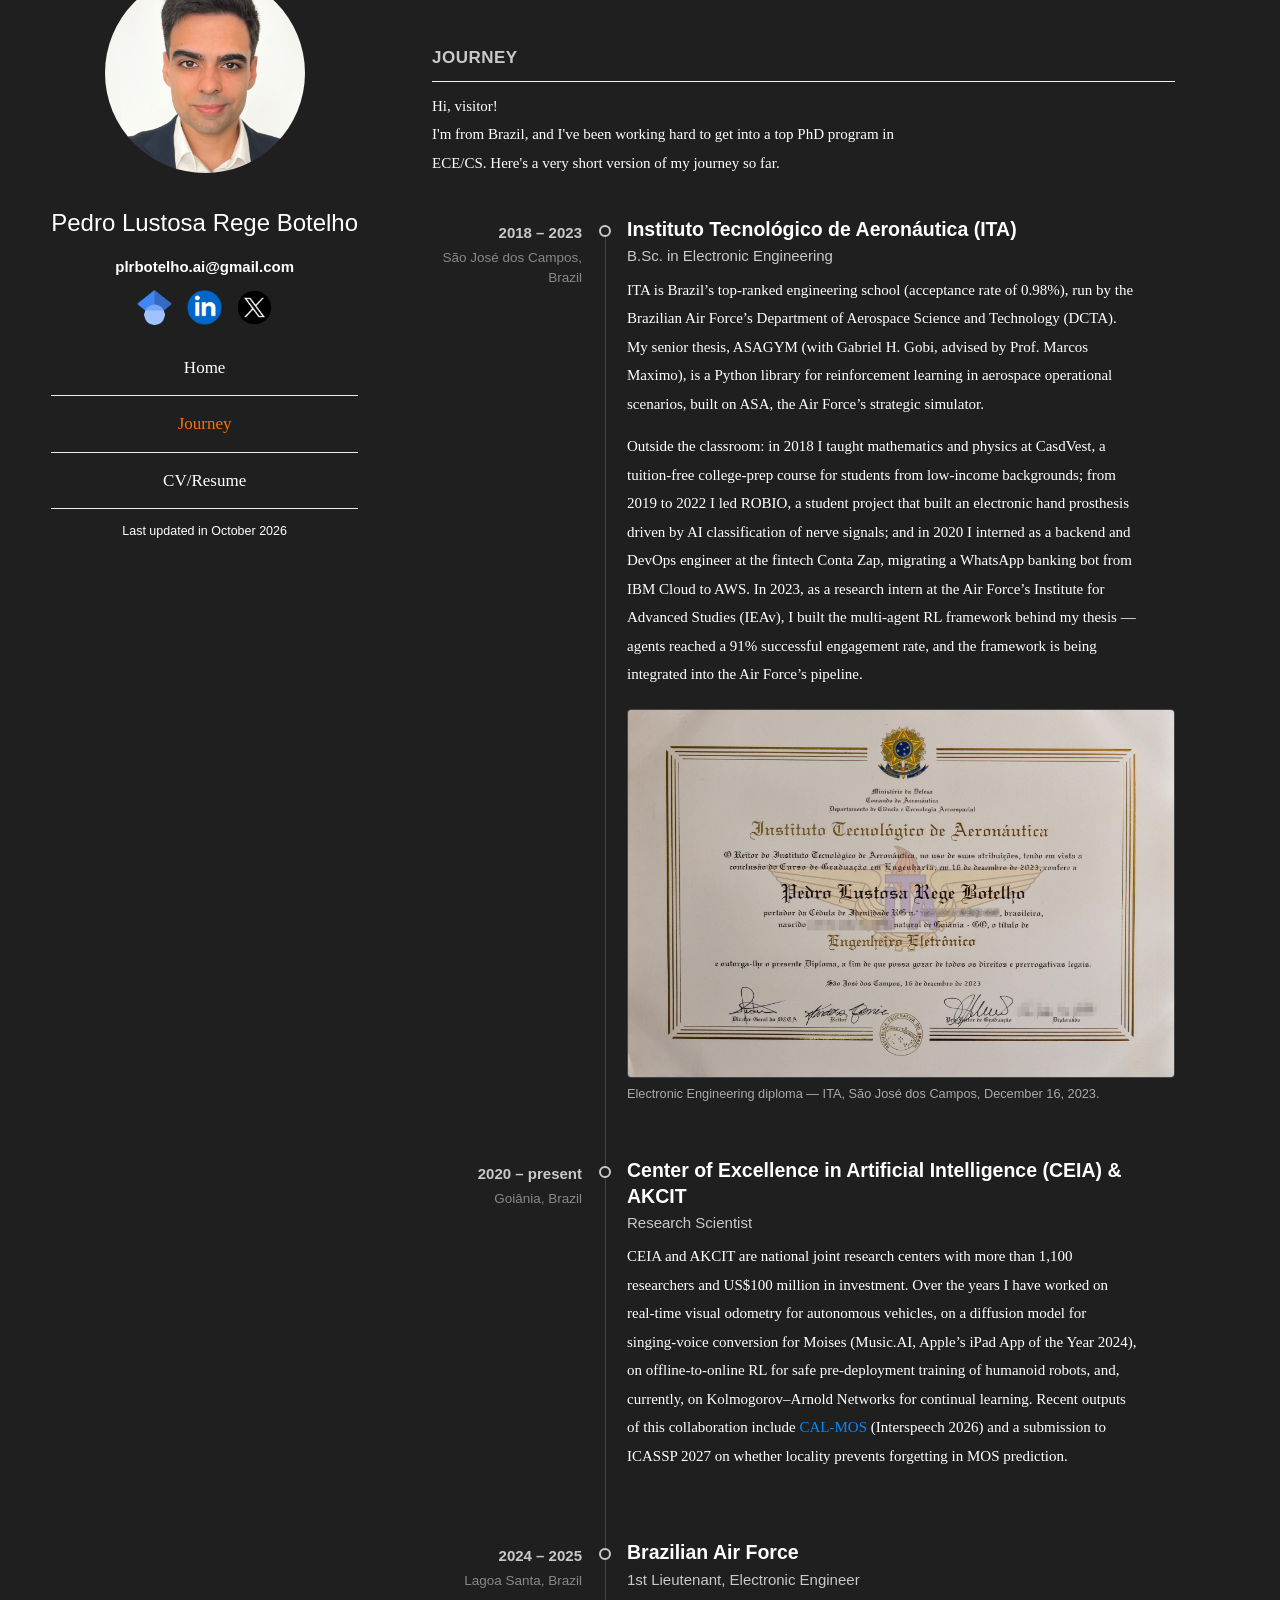
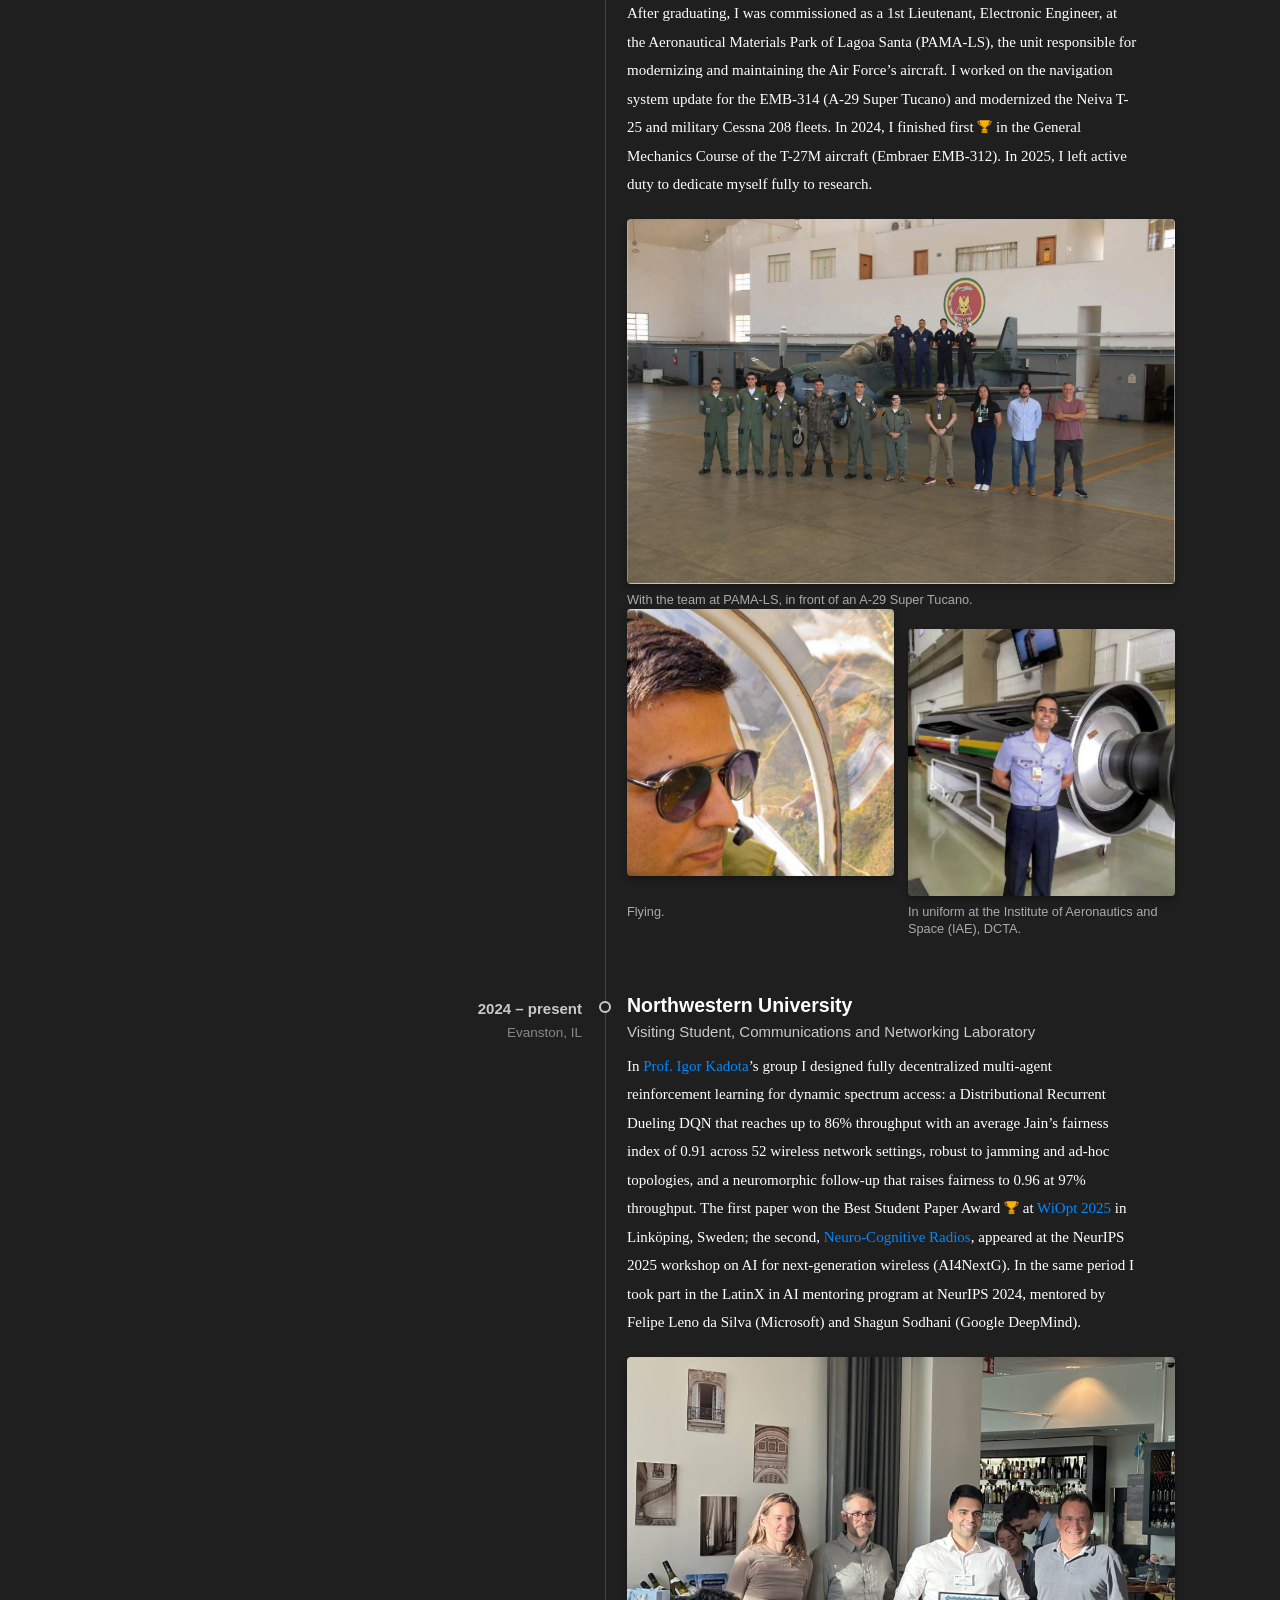
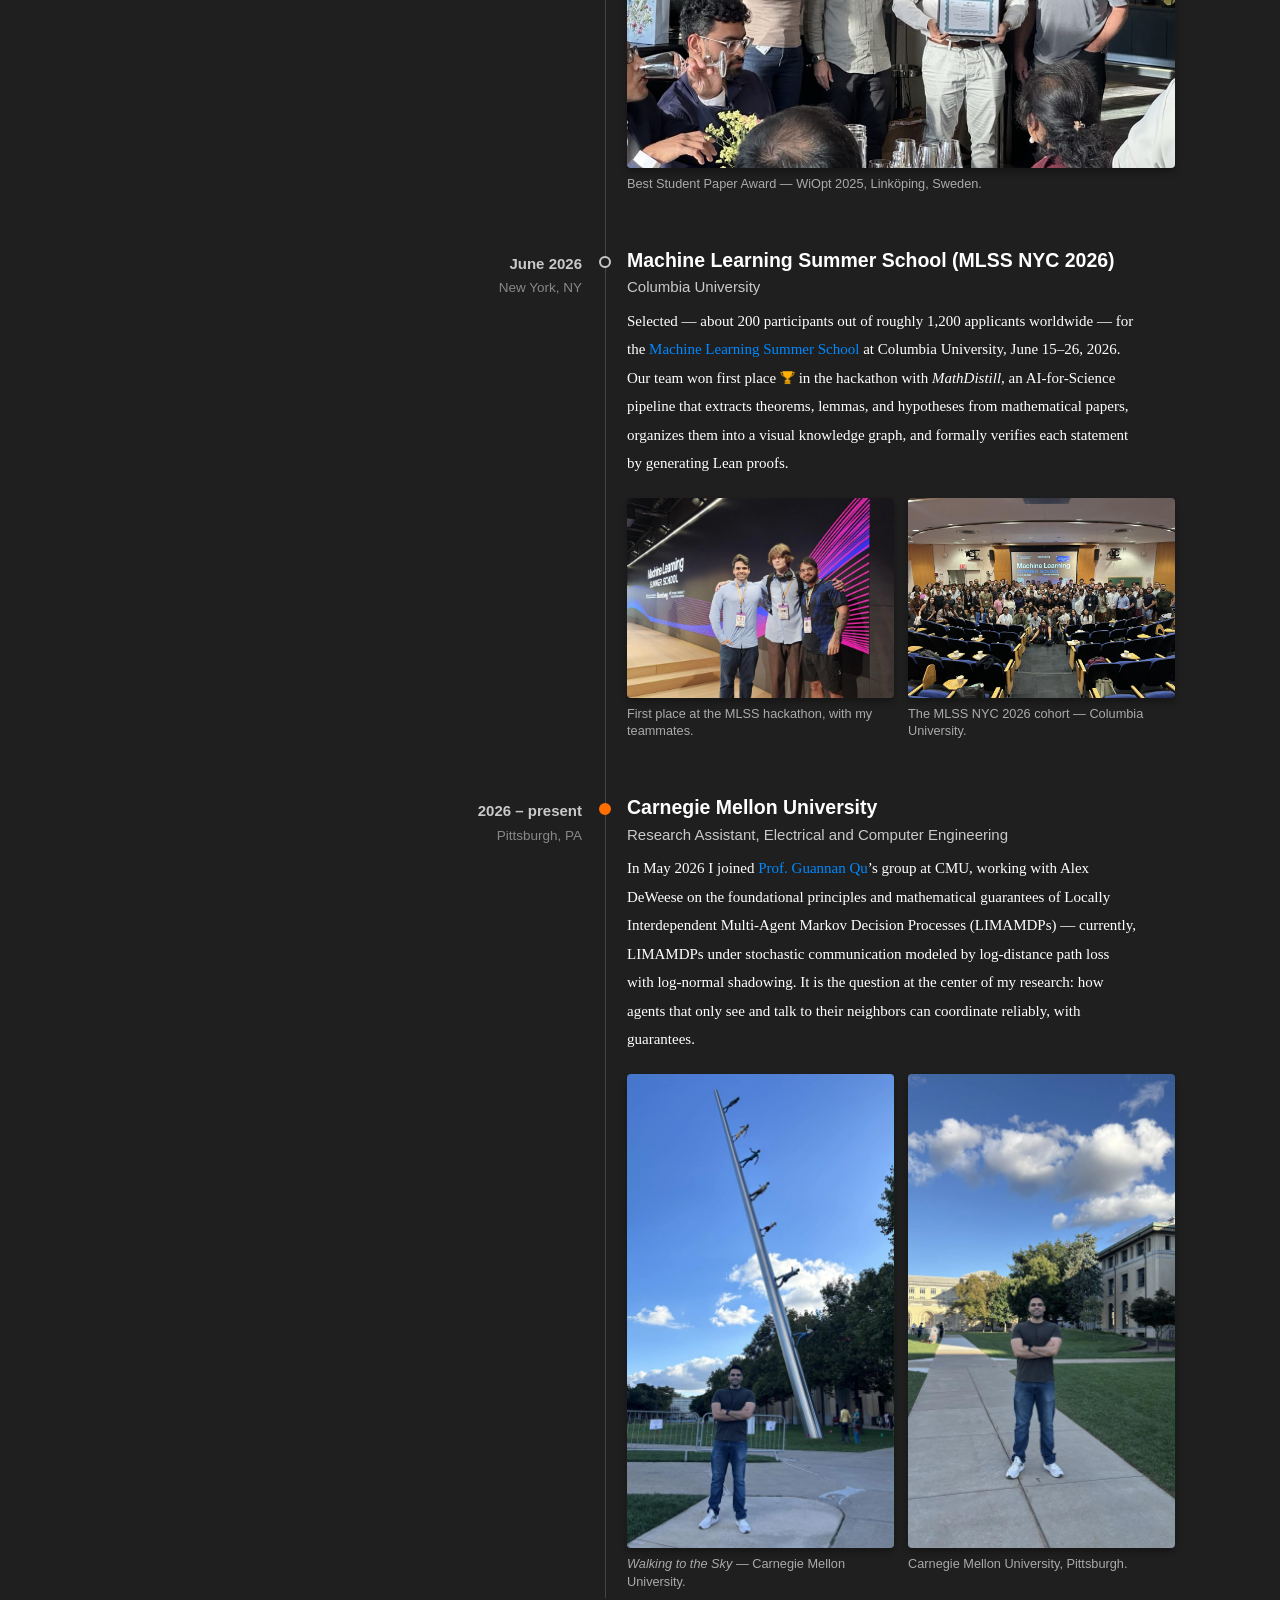
==== journey.html @ f67cd820 "Update journey.html" ====
<!DOCTYPE html>
<html lang="en"><head><meta http-equiv="Content-Type" content="text/html; charset=UTF-8"><script async="" src="./Pedro Botelho_files/gtm.js"></script>
  
    <!-- Google Tag Manager -->
    <script>(function(w,d,s,l,i){w[l]=w[l]||[];w[l].push({'gtm.start':
    new Date().getTime(),event:'gtm.js'});var f=d.getElementsByTagName(s)[0],
    j=d.createElement(s),dl=l!='dataLayer'?'&l='+l:'';j.async=true;j.src=
    'https://www.googletagmanager.com/gtm.js?id='+i+dl;f.parentNode.insertBefore(j,f);
    })(window,document,'script','dataLayer','GTM-ND63487');</script>
    <!-- End Google Tag Manager -->
<meta name="viewport" content="width=device-width, initial-scale=1.0">
<meta http-equiv="X-UA-Compatible" content="ie=edge">
<link href="./Pedro Botelho_files/css" rel="stylesheet">
<link rel="stylesheet" href="./Pedro Botelho_files/style.css">
<link rel="icon" type="image/png" href="/assets/icon.png">
<link rel="shortcut icon" type="image/x-icon" href="/assets/myicon.ico">
<link rel="stylesheet" href="./Pedro Botelho_files/w3.css">
<link rel="stylesheet" href="./Pedro Botelho_files/site.css">
<title>Journey — Pedro Botelho</title>
<!-- Global site tag (gtag.js) - Google Analytics -->
<script async="" src="./Pedro Botelho_files/js"></script>
<script>
  window.dataLayer = window.dataLayer || [];
  function gtag(){dataLayer.push(arguments);}
  gtag('js', new Date());
  gtag('config', 'UA-158807702-1');
</script>
<link rel="preconnect" href="https://fonts.googleapis.com/">
<link rel="preconnect" href="https://fonts.gstatic.com/" crossorigin="">
<link href="./Pedro Botelho_files/css2" rel="stylesheet">
<link href="./Pedro Botelho_files/css2(1)" rel="stylesheet">
<meta property="og:title" content="Journey — Pedro Botelho">
<meta property="og:locale" content="en_US">
<meta name="description" content="From ITA and the Brazilian Air Force to multi-agent reinforcement learning at Carnegie Mellon University: the path so far.">
<meta property="og:description" content="From ITA and the Brazilian Air Force to multi-agent reinforcement learning at Carnegie Mellon University: the path so far.">
<link rel="canonical" href="https://pedrolrbotelho.github.io/journey.html">
<meta property="og:url" content="https://pedrolrbotelho.github.io/journey.html">
<meta property="og:site_name" content="Pedro Botelho">
<meta property="og:type" content="website">
</head>
  <body style="background-color: #1f1f1f; color: #ffffff;">
    <!-- Google Tag Manager (noscript) -->
    <noscript><iframe src="https://www.googletagmanager.com/ns.html?id=GTM-ND63487"
    height="0" width="0" style="display:none;visibility:hidden"></iframe></noscript>
    <!-- End Google Tag Manager (noscript) -->
    <main class="container">
      <section class="about" style="top: -14%; left:4%">
        <p class="tagline"></p>
        <a href="https://pedrolrbotelho.github.io/"><img src="./Pedro Botelho_files/portfolio.jpg" alt="Pedro Lustosa Rege Botelho" style="border-radius: 100%; width: 100%; height: 100%; object-fit: cover;"></a>
        <h2 id="title">
          <a href="https://pedrolrbotelho.github.io/" style="color: #ffffff; font-size:80%">Pedro Lustosa Rege Botelho</a>
        </h2>
        <p class="mail" style="color: #ffffff;">plrbotelho.ai@gmail.com</p>
        <ul class="social" style="list-style: none; padding: 0; display: flex; gap: 15px;">
          <li>
              <a href="https://scholar.google.com/citations?user=0-eFUVoAAAAJ" style="text-decoration: none;">
                  <img src="./Pedro Botelho_files/icon-gscholar-circled.png" alt="Google Scholar" style="border-radius: 100%; width: 35px; height: 35px; object-fit: cover;">
              </a>
          </li>
          <li>
              <a href="https://www.linkedin.com/in/pedro-lustosa" style="text-decoration: none;">
                  <img src="./Pedro Botelho_files/icon-linkedin-squared.png" alt="LinkedIn" style="border-radius: 100%; width: 35px; height: 35px; object-fit: cover;">
              </a>
          </li>
          <li>
              <a href="https://x.com/PedroBotelhoRSc" style="text-decoration: none;">
                  <img src="./Pedro Botelho_files/icon-twitter-squared.png" alt="X" style="border-radius: 100%; width: 35px; height: 35px; object-fit: cover;">
              </a>
          </li>
        </ul>
            <nav class="navigation">
            <ul>
              <li><a href="./index.html">Home</a></li>
              <li><a href="./journey.html" class="current">Journey</a></li>
              <li><a href="./Pedro Botelho_files/PedroBotelhoResume.pdf">CV/Resume</a></li>
              <li><p class="lastupdated" style="color: #ffffff; font-size: smaller; text-align: center;">Last updated in October 2026</p></li>
            </ul>
          </nav>
      </section>
      <section class="content">

<ul class="posts">
  <li>
    <h1 class="posts-label">Journey</h1>
  </li>
  <li>
    <p class="journey-intro"> Hi, visitor!</p> 
    <p class="journey-intro"> I'm from Brazil, and I've been working hard to get into a top PhD program in ECE/CS. Here's a very short version of my journey so far.</p>

    <ol class="timeline">
      <li class="chapter">
        <div class="when">2018 – 2023 <span class="where">São José dos Campos, Brazil</span></div>
        <div class="what">
          <h2>Instituto Tecnológico de Aeronáutica (ITA) <span class="sub">B.Sc. in Electronic Engineering</span></h2>
          <p>ITA is Brazil’s top-ranked engineering school (acceptance rate of 0.98%), run by the Brazilian Air Force’s Department of Aerospace Science and Technology (DCTA). My senior thesis, ASAGYM (with Gabriel H. Gobi, advised by Prof. Marcos Maximo), is a Python library for reinforcement learning in aerospace operational scenarios, built on ASA, the Air Force’s strategic simulator.</p>
          <p>Outside the classroom: in 2018 I taught mathematics and physics at CasdVest, a tuition-free college-prep course for students from low-income backgrounds; from 2019 to 2022 I led ROBIO, a student project that built an electronic hand prosthesis driven by AI classification of nerve signals; and in 2020 I interned as a backend and DevOps engineer at the fintech Conta Zap, migrating a WhatsApp banking bot from IBM Cloud to AWS. In 2023, as a research intern at the Air Force’s Institute for Advanced Studies (IEAv), I built the multi-agent RL framework behind my thesis — agents reached a 91% successful engagement rate, and the framework is being integrated into the Air Force’s pipeline.</p>
          <div class="photos">
            <figure class="doc">
              <a href="./Pedro Botelho_files/ita-diploma.jpeg" target="_blank" rel="noopener"><img src="./Pedro Botelho_files/ita-diploma.jpeg" alt="Electronic Engineering diploma from Instituto Tecnológico de Aeronáutica"></a>
              <figcaption>Electronic Engineering diploma — ITA, São José dos Campos, December 16, 2023.</figcaption>
            </figure>
          </div>
        </div>
      </li>

      <li class="chapter">
        <div class="when">2020 – present <span class="where">Goiânia, Brazil</span></div>
        <div class="what">
          <h2>Center of Excellence in Artificial Intelligence (CEIA) &amp; AKCIT <span class="sub">Research Scientist</span></h2>
          <p>CEIA and AKCIT are national joint research centers with more than 1,100 researchers and US$100 million in investment. Over the years I have worked on real-time visual odometry for autonomous vehicles, on a diffusion model for singing-voice conversion for Moises (Music.AI, Apple’s iPad App of the Year 2024), on offline-to-online RL for safe pre-deployment training of humanoid robots, and, currently, on Kolmogorov–Arnold Networks for continual learning. Recent outputs of this collaboration include <a href="https://www.isca-archive.org/interspeech_2026/ferreira26_interspeech.html">CAL-MOS</a> (Interspeech 2026) and a submission to ICASSP 2027 on whether locality prevents forgetting in MOS prediction.</p>
        </div>
      </li>

      <li class="chapter">
        <div class="when">2024 – 2025 <span class="where">Lagoa Santa, Brazil</span></div>
        <div class="what">
          <h2>Brazilian Air Force <span class="sub">1st Lieutenant, Electronic Engineer</span></h2>
          <p>After graduating, I was commissioned as a 1st Lieutenant, Electronic Engineer, at the Aeronautical Materials Park of Lagoa Santa (PAMA-LS), the unit responsible for modernizing and maintaining the Air Force’s aircraft. I worked on the navigation system update for the EMB-314 (A-29 Super Tucano) and modernized the Neiva T-25 and military Cessna 208 fleets. In 2024, I finished first <img src="./Pedro Botelho_files/trophy.png" alt="Trophy" class="trophy"> in the General Mechanics Course of the T-27M aircraft (Embraer EMB-312). In 2025, I left active duty to dedicate myself fully to research.</p>
          <div class="photos">
            <figure>
              <a href="./Pedro Botelho_files/fab-pama-ls.jpeg" target="_blank" rel="noopener"><img src="./Pedro Botelho_files/fab-pama-ls.jpeg" alt="Engineers, pilots and mechanics in a hangar in front of an A-29 Super Tucano"></a>
              <figcaption>With the team at PAMA-LS, in front of an A-29 Super Tucano.</figcaption>
            </figure>
          </div>
          <div class="photos two square">
            <figure class="face-up">
              <a href="./Pedro Botelho_files/fab-cockpit.jpeg" target="_blank" rel="noopener"><img src="./Pedro Botelho_files/fab-cockpit.jpeg" alt="Pedro in a cockpit wearing a flight suit" style="width: 100%; object-fit: cover; transform: translateY(-20px);"></a>
              <figcaption>Flying.</figcaption>
            </figure>
            <figure>
              <a href="./Pedro Botelho_files/fab-iae.jpeg" target="_blank" rel="noopener"><img src="./Pedro Botelho_files/fab-iae.jpeg" alt="Pedro in uniform next to a rocket stage at the Institute of Aeronautics and Space"></a>
              <figcaption>In uniform at the Institute of Aeronautics and Space (IAE), DCTA.</figcaption>
            </figure>
          </div>
        </div>
      </li>

      <li class="chapter">
        <div class="when">2024 – present <span class="where">Evanston, IL</span></div>
        <div class="what">
          <h2>Northwestern University <span class="sub">Visiting Student, Communications and Networking Laboratory</span></h2>
          <p>In <a href="https://sites.northwestern.edu/networkx/pi/">Prof. Igor Kadota</a>’s group I designed fully decentralized multi-agent reinforcement learning for dynamic spectrum access: a Distributional Recurrent Dueling DQN that reaches up to 86% throughput with an average Jain’s fairness index of 0.91 across 52 wireless network settings, robust to jamming and ad-hoc topologies, and a neuromorphic follow-up that raises fairness to 0.96 at 97% throughput. The first paper won the Best Student Paper Award <img src="./Pedro Botelho_files/trophy.png" alt="Trophy" class="trophy"> at <a href="https://wiopt2025.github.io/">WiOpt 2025</a> in Linköping, Sweden; the second, <a href="https://openreview.net/pdf?id=MHR8oSkxZU">Neuro-Cognitive Radios</a>, appeared at the NeurIPS 2025 workshop on AI for next-generation wireless (AI4NextG). In the same period I took part in the LatinX in AI mentoring program at NeurIPS 2024, mentored by Felipe Leno da Silva (Microsoft) and Shagun Sodhani (Google DeepMind).</p>
          <div class="photos">
            <figure>
              <a href="./Pedro Botelho_files/WiOptAward.jpeg" target="_blank" rel="noopener"><img src="./Pedro Botelho_files/WiOptAward.jpeg" alt="Best Student Paper Award ceremony at WiOpt 2025"></a>
              <figcaption>Best Student Paper Award — WiOpt 2025, Linköping, Sweden.</figcaption>
            </figure>
          </div>
        </div>
      </li>

      <li class="chapter">
        <div class="when">June 2026 <span class="where">New York, NY</span></div>
        <div class="what">
          <h2>Machine Learning Summer School (MLSS NYC 2026) <span class="sub">Columbia University</span></h2>
          <p>Selected — about 200 participants out of roughly 1,200 applicants worldwide — for the <a href="https://cfe.columbia.edu/content/mlss2">Machine Learning Summer School</a> at Columbia University, June 15–26, 2026. Our team won first place <img src="./Pedro Botelho_files/trophy.png" alt="Trophy" class="trophy"> in the hackathon with <em>MathDistill</em>, an AI-for-Science pipeline that extracts theorems, lemmas, and hypotheses from mathematical papers, organizes them into a visual knowledge graph, and formally verifies each statement by generating Lean proofs.</p>
          <div class="photos two">
            <figure>
              <a href="./Pedro Botelho_files/mlss-2026-hackathon.jpeg" target="_blank" rel="noopener"><img src="./Pedro Botelho_files/mlss-2026-hackathon.jpeg" alt="Winning team of the MLSS NYC 2026 hackathon on stage"></a>
              <figcaption>First place at the MLSS hackathon, with my teammates.</figcaption>
            </figure>
            <figure>
              <a href="./Pedro Botelho_files/mlss-2026-group.jpeg" target="_blank" rel="noopener"><img src="./Pedro Botelho_files/mlss-2026-group.jpeg" alt="The MLSS NYC 2026 cohort in a Columbia lecture hall"></a>
              <figcaption>The MLSS NYC 2026 cohort — Columbia University.</figcaption>
            </figure>
          </div>
        </div>
      </li>

      <li class="chapter now">
        <div class="when">2026 – present <span class="where">Pittsburgh, PA</span></div>
        <div class="what">
          <h2>Carnegie Mellon University <span class="sub">Research Assistant, Electrical and Computer Engineering</span></h2>
          <p>In May 2026 I joined <a href="https://energy.cmu.edu/directory/bios/qu-guannan.html">Prof. Guannan Qu</a>’s group at CMU, working with Alex DeWeese on the foundational principles and mathematical guarantees of Locally Interdependent Multi-Agent Markov Decision Processes (LIMAMDPs) — currently, LIMAMDPs under stochastic communication modeled by log-distance path loss with log-normal shadowing. It is the question at the center of my research: how agents that only see and talk to their neighbors can coordinate reliably, with guarantees.</p>
          <div class="photos two tall">
            <figure>
              <a href="./Pedro Botelho_files/cmu-walking-to-the-sky.jpeg" target="_blank" rel="noopener"><img src="./Pedro Botelho_files/cmu-walking-to-the-sky.jpeg" alt="Pedro in front of the Walking to the Sky sculpture at Carnegie Mellon University"></a>
              <figcaption><em>Walking to the Sky</em> — Carnegie Mellon University.</figcaption>
            </figure>
            <figure>
              <a href="./Pedro Botelho_files/cmu-campus.jpeg" target="_blank" rel="noopener"><img src="./Pedro Botelho_files/cmu-campus.jpeg" alt="Pedro on the Carnegie Mellon University campus"></a>
              <figcaption>Carnegie Mellon University, Pittsburgh.</figcaption>
            </figure>
          </div>
        </div>
      </li>

    </ol>
  </li>
</ul>

      </section>
    </main>

</body></html>
---- Pedro Botelho_files/style.css ----
@font-face{font-family:'fontello';src:url("../font/fontello.eot?19269709");src:url("../font/fontello.eot?19269709#iefix") format("embedded-opentype"),url("../font/fontello.woff2?19269709") format("woff2"),url("../font/fontello.woff?19269709") format("woff"),url("../font/fontello.ttf?19269709") format("truetype"),url("../font/fontello.svg?19269709#fontello") format("svg");font-weight:normal;font-style:normal}[class^="icon-"]:before,[class*=" icon-"]:before{font-family:"fontello";font-style:normal;font-weight:normal;speak:never;display:inline-block;text-decoration:inherit;width:1em;margin-right:.2em;text-align:center;font-variant:normal;text-transform:none;line-height:1em;margin-left:.2em;-webkit-font-smoothing:antialiased;-moz-osx-font-smoothing:grayscale}.icon-gscholar-circled:before{content:'\e800'}.icon-github-circled:before{content:'\f09b'}.icon-twitter-squared:before{content:'\f304'}.icon-linkedin-squared:before{content:'\f30c'}/*! normalize.css v3.0.2 | MIT License | git.io/normalize */html{font-family:sans-serif;-ms-text-size-adjust:100%;-webkit-text-size-adjust:100%}body{margin:0}article,aside,details,figcaption,figure,footer,header,hgroup,main,menu,nav,section,summary{display:block}audio,canvas,progress,video{display:inline-block;vertical-align:baseline}audio:not([controls]){display:none;height:0}[hidden],template{display:none}a{background-color:transparent}a:active,a:hover{outline:0}abbr[title]{border-bottom:1px dotted}b,strong{font-weight:bold}dfn{font-style:italic}h1{font-size:2em;margin:0.67em 0}mark{background:#ff0;color:#000}small{font-size:80%}sub,sup{font-size:75%;line-height:0;position:relative;vertical-align:baseline}sup{top:-0.5em}sub{bottom:-0.25em}img{border:0}svg:not(:root){overflow:hidden}figure{margin:1em 40px}hr{-moz-box-sizing:content-box;box-sizing:content-box;height:0}pre{overflow:auto}code,kbd,pre,samp{font-family:monospace, monospace;font-size:1em}button,input,optgroup,select,textarea{color:inherit;font:inherit;margin:0}button{overflow:visible}button,select{text-transform:none}button,html input[type="button"],input[type="reset"],input[type="submit"]{-webkit-appearance:button;cursor:pointer}button[disabled],html input[disabled]{cursor:default}button::-moz-focus-inner,input::-moz-focus-inner{border:0;padding:0}input{line-height:normal}input[type="checkbox"],input[type="radio"]{box-sizing:border-box;padding:0}input[type="number"]::-webkit-inner-spin-button,input[type="number"]::-webkit-outer-spin-button{height:auto}input[type="search"]{-webkit-appearance:textfield;-moz-box-sizing:content-box;-webkit-box-sizing:content-box;box-sizing:content-box}input[type="search"]::-webkit-search-cancel-button,input[type="search"]::-webkit-search-decoration{-webkit-appearance:none}fieldset{border:1px solid #c0c0c0;margin:0 2px;padding:0.35em 0.625em 0.75em}legend{border:0;padding:0}textarea{overflow:auto}optgroup{font-weight:bold}table{border-collapse:collapse;border-spacing:0}td,th{padding:0}.highlight{background-color:#fdf6e3;color:#586e75}.highlight .c{color:#93a1a1}.highlight .err{color:#586e75}.highlight .g{color:#586e75}.highlight .k{color:#859900}.highlight .l{color:#586e75}.highlight .n{color:#586e75}.highlight .o{color:#859900}.highlight .x{color:#cb4b16}.highlight .p{color:#586e75}.highlight .cm{color:#93a1a1}.highlight .cp{color:#859900}.highlight .c1{color:#93a1a1}.highlight .cs{color:#859900}.highlight .gd{color:#2aa198}.highlight .ge{color:#586e75;font-style:italic}.highlight .gr{color:#dc322f}.highlight .gh{color:#cb4b16}.highlight .gi{color:#859900}.highlight .go{color:#586e75}.highlight .gp{color:#586e75}.highlight .gs{color:#586e75;font-weight:bold}.highlight .gu{color:#cb4b16}.highlight .gt{color:#586e75}.highlight .kc{color:#cb4b16}.highlight .kd{color:#268bd2}.highlight .kn{color:#859900}.highlight .kp{color:#859900}.highlight .kr{color:#268bd2}.highlight .kt{color:#dc322f}.highlight .ld{color:#586e75}.highlight .m{color:#2aa198}.highlight .s{color:#2aa198}.highlight .na{color:#586e75}.highlight .nb{color:#B58900}.highlight .nc{color:#268bd2}.highlight .no{color:#cb4b16}.highlight .nd{color:#268bd2}.highlight .ni{color:#cb4b16}.highlight .ne{color:#cb4b16}.highlight .nf{color:#268bd2}.highlight .nl{color:#586e75}.highlight .nn{color:#586e75}.highlight .nx{color:#586e75}.highlight .py{color:#586e75}.highlight .nt{color:#268bd2}.highlight .nv{color:#268bd2}.highlight .ow{color:#859900}.highlight .w{color:#586e75}.highlight .mf{color:#2aa198}.highlight .mh{color:#2aa198}.highlight .mi{color:#2aa198}.highlight .mo{color:#2aa198}.highlight .sb{color:#93a1a1}.highlight .sc{color:#2aa198}.highlight .sd{color:#586e75}.highlight .s2{color:#2aa198}.highlight .se{color:#cb4b16}.highlight .sh{color:#586e75}.highlight .si{color:#2aa198}.highlight .sx{color:#2aa198}.highlight .sr{color:#dc322f}.highlight .s1{color:#2aa198}.highlight .ss{color:#2aa198}.highlight .bp{color:#268bd2}.highlight .vc{color:#268bd2}.highlight .vg{color:#268bd2}.highlight .vi{color:#268bd2}.highlight .il{color:#2aa198}.highlight{background-color:#f4f4f4}div.highlight{padding:5px 20px}pre.highlight,code{font-family:'Consolas', Menlo, monospace;line-height:1.4em;tab-size:4}*,*:before,*:after{box-sizing:border-box}body{font-family:"Raleway", sans-serif;font-size:16px;line-height:1.2em;margin:0;-webkit-font-smoothing:antialiased;-moz-osx-font-smoothing:grayscale}img,embed,object,video{max-width:100%}a{color:#000;transition:color 0.3s}a:hover{color:#0a59b0}h2{margin:0.7em 0}main{margin:0 90px;display:flex;height:100%}@media screen and (min-width: 1600px){main{margin:0 auto;max-width:1440px}}@media screen and (max-width: 1280px){main{margin:0 75px}}@media screen and (max-width: 1024px){main{margin:0 35px}}@media screen and (max-width: 768px){main{margin:0 10px;flex-direction:column}}@media screen and (max-width: 480px){main{margin:0}}@media screen and (min-width: 769px){main .content{max-width:calc(100% - 287px);margin-left:287px;width:100%}}main .about{display:flex;height:100vh;padding-bottom:15vh;min-width:287px;justify-content:center;flex-direction:column;align-items:center}@media screen and (max-width: 768px){main .about{height:auto;padding:10vh 0}}@media screen and (min-width: 769px){main .about{position:fixed}}main .about h2{font-size:25px;margin-top:25px;margin-bottom:0px;color:#222222;font-weight:normal}main .about .tagline{font-size:20px;margin-top:10px;margin-bottom:5px;color:#aaa;white-space:pre-wrap;line-height:normal}main .about .mail{font-size:15px;font-weight:bold;margin-top:15px;color:#222222;white-space:pre-wrap;line-height:normal}main .about img{max-width:200px}#title{font-size:30px}#title a{text-decoration:none}.social{list-style-type:none;padding:0;margin-top:0}.social li{float:left}.social li i{font-size:34px}.navigation{width:100%}.navigation ul{list-style-type:none;padding:0;margin-top:0}.navigation ul li:last-child a{border-bottom:0}.navigation ul a{display:block;font-family:'Merriweather';text-align:center;padding:1rem 0;font-size:17px;text-decoration:none;border-bottom:1px solid #ececec}@media screen and (max-width: 768px){.navigation ul a{padding:2rem 0}}.post-wrapper{border-bottom:1px solid #ececec;margin-bottom:1rem;padding-bottom:1rem}.post-categories{list-style-type:none;margin:0;padding:0}.post-categories li{font-size:14px;float:left;background-color:#e3e3e3;padding:5px 20px;border-radius:2px;margin-right:10px;margin-bottom:10px}@media screen and (max-width: 768px){.post-categories li{margin-top:5px}}.post-date{margin-right:10px;color:#555;min-width:150px}.post-meta{display:flex;justify-content:space-between;align-items:center}@media screen and (max-width: 768px){.post-meta{flex-direction:column-reverse;align-items:baseline}.post-meta .post-date{margin-bottom:16px}}.post-link{text-decoration:none}.post-title{line-height:1.2em;font-size:28px}.posts,.post-container{list-style-type:none;margin:45px 30px}@media screen and (max-width: 480px){.posts,.post-container{margin-left:20px;margin-right:20px}}@media screen and (max-width: 768px){.posts,.post-container{padding:0 !important;margin-top:0}}.post-container{padding-left:30px}.post{font-family:"Merriweather", sans-serif;font-weight:300;color:#222;line-height:1.9em}.post a{color:#0a59b0;text-decoration:none;transition:border-bottom 0.4s}.post a:hover{border-bottom:0.5px solid #0a59b0}.post h1,.post h2,.post h3,.post h4,.post h5,.post h6{font-family:"Raleway", sans-serif}.pub-box{border-radius:5px;border:1px solid #DDE1E7;background:#F0F2F5;width:100%;height:100%;position:center;display:flex;justify-content:center;align-items:center}.pubtitle{margin-top:0px;font-family:"Barlow", sans-serif;font-weight:600}.pubauthor{font-family:"Barlow", sans-serif;font-size:medium}.confnames{font-style:italic;font-family:"Barlow", sans-serif;font-size:medium;font-weight:500;color:#0c6ed6;text-decoration:none}.confnames:hover{color:#64afff}.link-bracket{color:#0c6ed6;font-size:medium;padding-right:3px;text-decoration:none;font-family:"Barlow", sans-serif}.link-bracket:hover{color:#64afff}.no-block{font-size:100%;font-weight:bold;display:inline;text-decoration:none}.no-block-link:hover{color:#64afff}.hover-shadow:hover{box-shadow:0 0px 0px 0 rgba(0,0,0,0.2),0 4px 20px 0 rgba(0,0,0,0.1)}.pub-image{margin-top:5px;margin-bottom:5px;max-width:100%;max-height:100%;position:center}.pubcol-left{float:left;width:19.5%;height:auto;margin-right:2%}.pubcol-right{float:right;width:79.5%;height:fit-content}#posts-label{border-bottom:1px solid #eee;font-size:17px;color:#777;text-transform:uppercase;letter-spacing:0.5px;padding-bottom:10px;font-weight:bold}.back-button{fill:#66b0ffde}.back-button:hover{fill:#8fc5ff}
---- Pedro Botelho_files/site.css ----
/* site.css — additions shared by index.html and journey.html.
   Loaded after style.css and w3.css. */

/* ---- Sidebar navigation ---- */
.navigation ul a { color: #ffffff; }
.navigation ul a:hover { color: #0088ff; }
.navigation ul a.current { color: #ff6f00; }

/* Class twin of #posts-label so new sections don't repeat the id */
.posts-label {
  border-bottom: 1px solid #eee;
  font-size: 17px;
  color: #c9c9c9;
  text-transform: uppercase;
  letter-spacing: 0.5px;
  padding-bottom: 10px;
  font-weight: bold;
}

/* ---- Publication cards without a figure: venue tile in place of the thumbnail ---- */
.pubcol-left:has(.pub-tile) { align-self: stretch; display: flex; }

.pub-tile {
  flex: 1;
  width: 100%;
  min-height: 160px;
  margin: 5px 0;
  display: flex;
  flex-direction: column;
  justify-content: center;
  align-items: center;
  text-align: center;
  background: #e8ebf0;
  border-radius: 4px;
  font-family: "Barlow", sans-serif;
  color: #1f2a3a;
}
.pub-tile .tile-venue { font-size: 1.1rem; font-weight: 600; line-height: 1.2; padding: 0 8px; }
.pub-tile .tile-year  { font-size: 0.9rem; color: #5b6778; margin-top: 2px; }
.pub-status {
  font-family: "Barlow", sans-serif;
  font-size: medium;
  font-style: italic;
  color: #555;
}

/* ---- Awards & honors ---- */
.awards { list-style: none; padding: 0; margin: 0; }
.awards li {
  display: grid;
  grid-template-columns: 6em 1fr;
  gap: 12px;
  padding: 9px 0;
  border-bottom: 1px solid #333;
}
.awards li:last-child { border-bottom: 0; }
.awards .year { font-family: "Barlow", sans-serif; font-weight: 600; color: #c9c9c9; }
.awards .trophy { width: 15px; height: 15px; vertical-align: -2px; }

/* ---- Gallery captions (index.html) ---- */
.photo-gallery figure { margin: 0; }
.photo-gallery a { display: block; }
.photo-gallery figcaption {
  font-family: "Barlow", sans-serif;
  font-size: 0.85rem;
  line-height: 1.35;
  color: #aaa;
  margin-top: 7px;
}

/* ---- Journey page ---- */
.journey-intro {
  font-family: "Merriweather", serif;
  font-weight: 300;
  line-height: 1.9em;
  color: #fff;
  max-width: 68ch;
  margin: 0;
}

.timeline { list-style: none; padding: 0; margin: 40px 0 0; position: relative; }
.timeline::before {
  content: "";
  position: absolute;
  left: 11.5em;
  top: 8px;
  bottom: 0;
  width: 1px;
  background: #444;
}

.chapter {
  display: grid;
  grid-template-columns: 10em 1fr;
  column-gap: 3em;
  padding: 0 0 56px;
  position: relative;
}
.chapter::before {
  content: "";
  position: absolute;
  left: calc(11.5em - 5.5px);
  top: 8px;
  width: 12px;
  height: 12px;
  border-radius: 50%;
  background: #1f1f1f;
  border: 2px solid #c9c9c9;
}
.chapter.now::before { background: #ff6f00; border-color: #ff6f00; }
.timeline > li:last-child { padding-bottom: 8px; }

.chapter .when {
  font-family: "Barlow", sans-serif;
  font-weight: 600;
  font-size: 1rem;
  color: #c9c9c9;
  text-align: right;
  padding-top: 5px;
}
.chapter .when .where {
  display: block;
  font-weight: 400;
  font-size: 0.9rem;
  color: #888;
  margin-top: 3px;
}

.chapter h2 {
  font-family: "Raleway", sans-serif;
  font-weight: 600;
  font-size: 1.3rem;
  line-height: 1.3;
  color: #fff;
  margin: 0 0 10px;
}
.chapter h2 .sub { display: block; font-weight: 400; font-size: 1rem; color: #c9c9c9; margin-top: 4px; }
.chapter p {
  font-family: "Merriweather", serif;
  font-weight: 300;
  line-height: 1.9em;
  color: #fff;
  margin: 0 0 14px;
  max-width: 68ch;
}
.chapter a { color: #0088ff; text-decoration: none; }
.chapter a:hover { border-bottom: 0.5px solid #0088ff; }
.chapter .trophy { width: 15px; height: 15px; vertical-align: -2px; }

.photos {
  display: grid;
  grid-template-columns: 1fr;
  gap: 14px;
  margin: 20px 0 0;
  max-width: 760px;
}
.photos.two { grid-template-columns: 1fr 1fr; }
.photos figure { margin: 0; }
.photos a { display: block; }
.photos img {
  width: 100%;
  display: block;
  border-radius: 4px;
  box-shadow: 0 4px 6px rgba(0, 0, 0, 0.3);
  object-fit: cover;
}
.photos.two img { aspect-ratio: 4 / 3; }
.photos.two.square img { aspect-ratio: 1 / 1; }
.photos.two.tall img { aspect-ratio: auto; }
.photos .face-up img { object-position: center 30%; }
.photos figure.doc img { background: #fff; box-shadow: none; border: 1px solid #444; }
.photos figcaption {
  font-family: "Barlow", sans-serif;
  font-size: 0.85rem;
  line-height: 1.35;
  color: #aaa;
  margin-top: 7px;
}

@media screen and (max-width: 768px) {
  .timeline::before { left: 5px; }
  .chapter { grid-template-columns: 1fr; row-gap: 6px; padding-left: 24px; }
  .chapter::before { left: 0; }
  .chapter .when { text-align: left; padding-top: 0; }
  .photos.two { grid-template-columns: 1fr; }
  .photos.two img, .photos.two.square img { aspect-ratio: auto; }
  .awards li { grid-template-columns: 1fr; gap: 2px; }
}
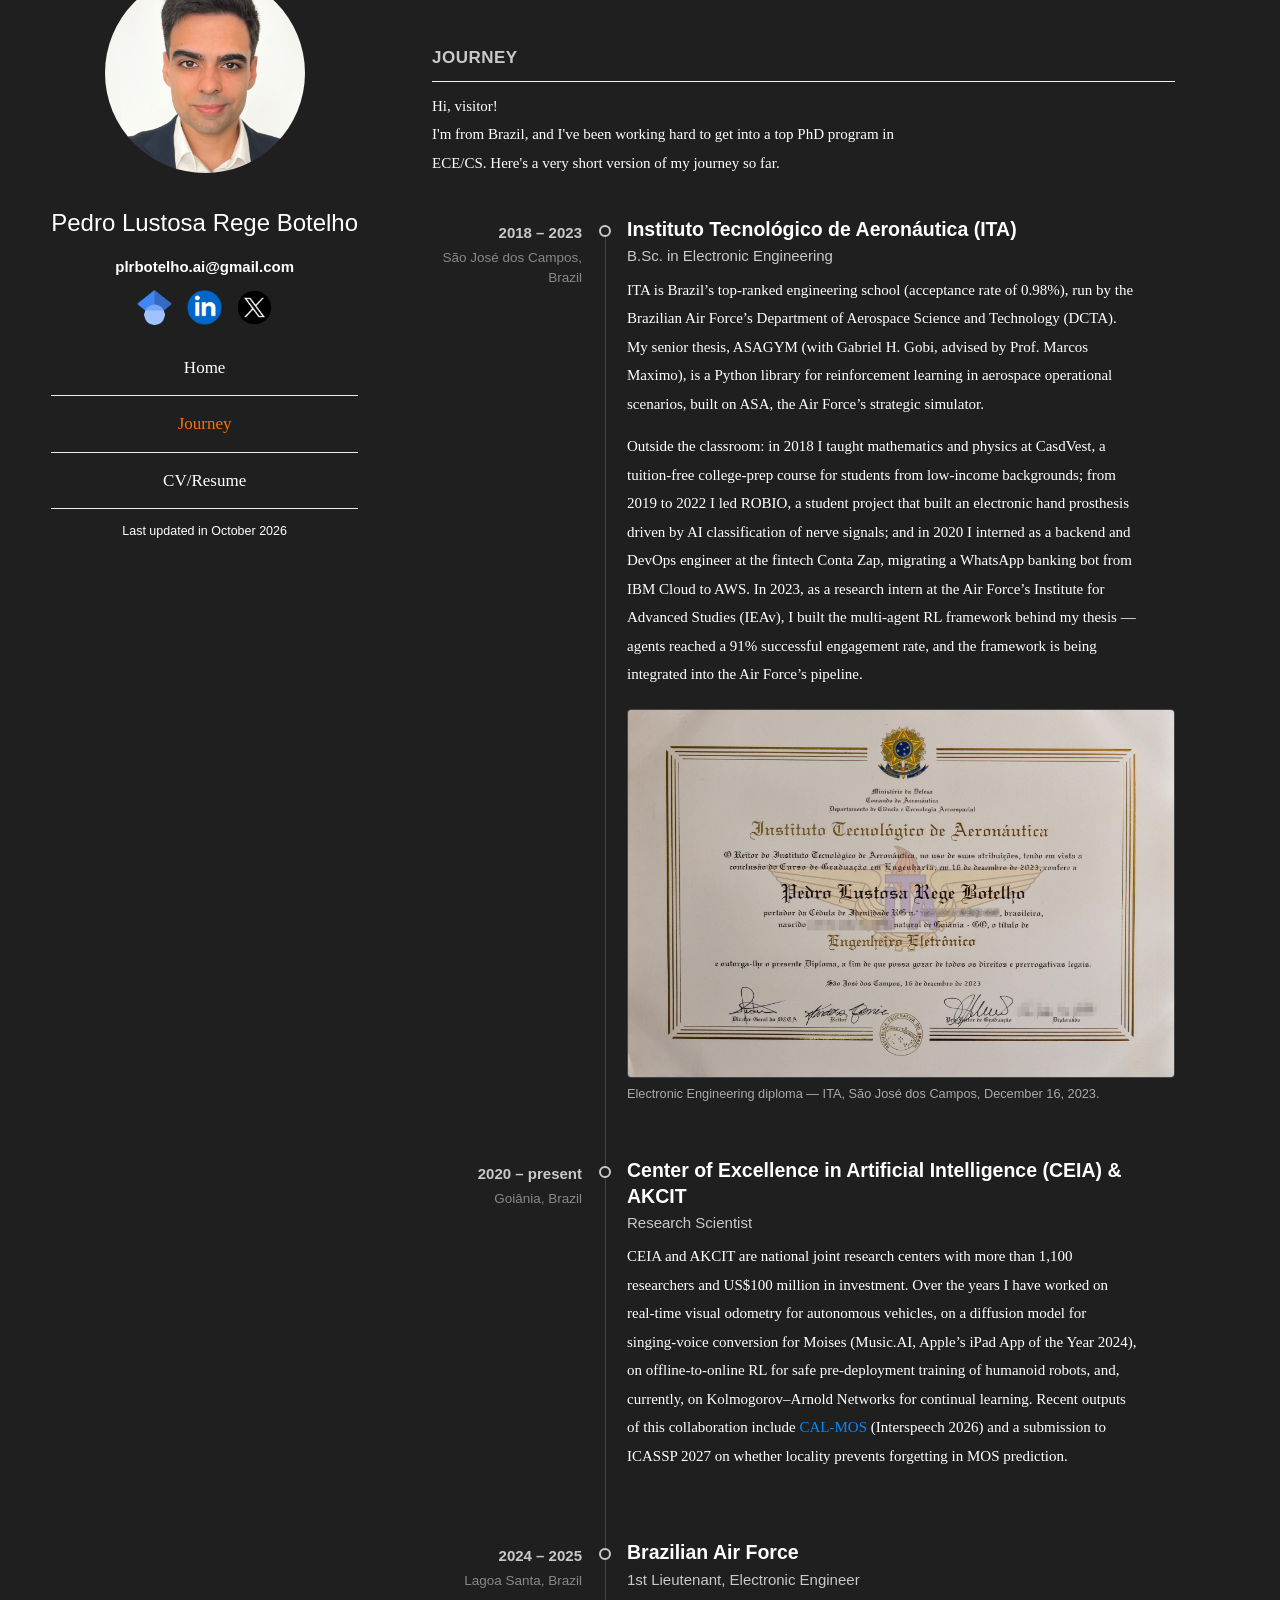
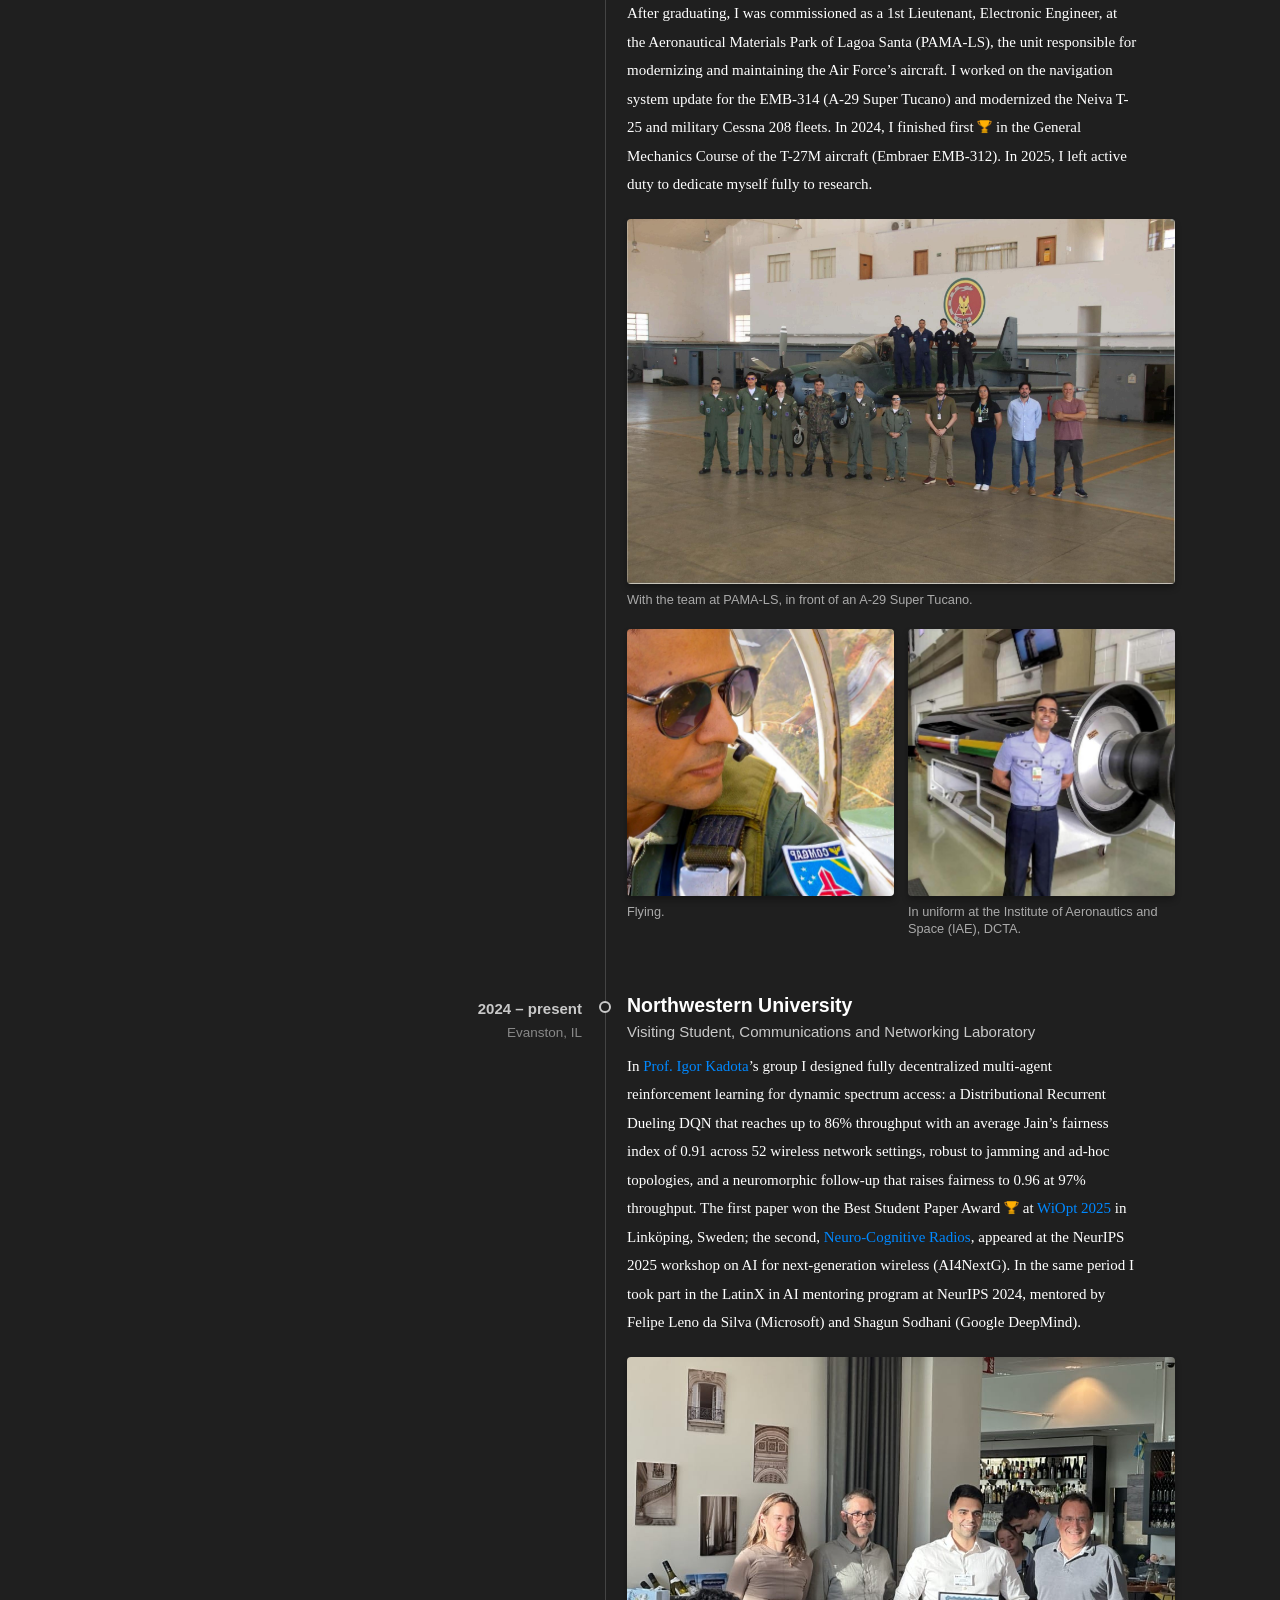
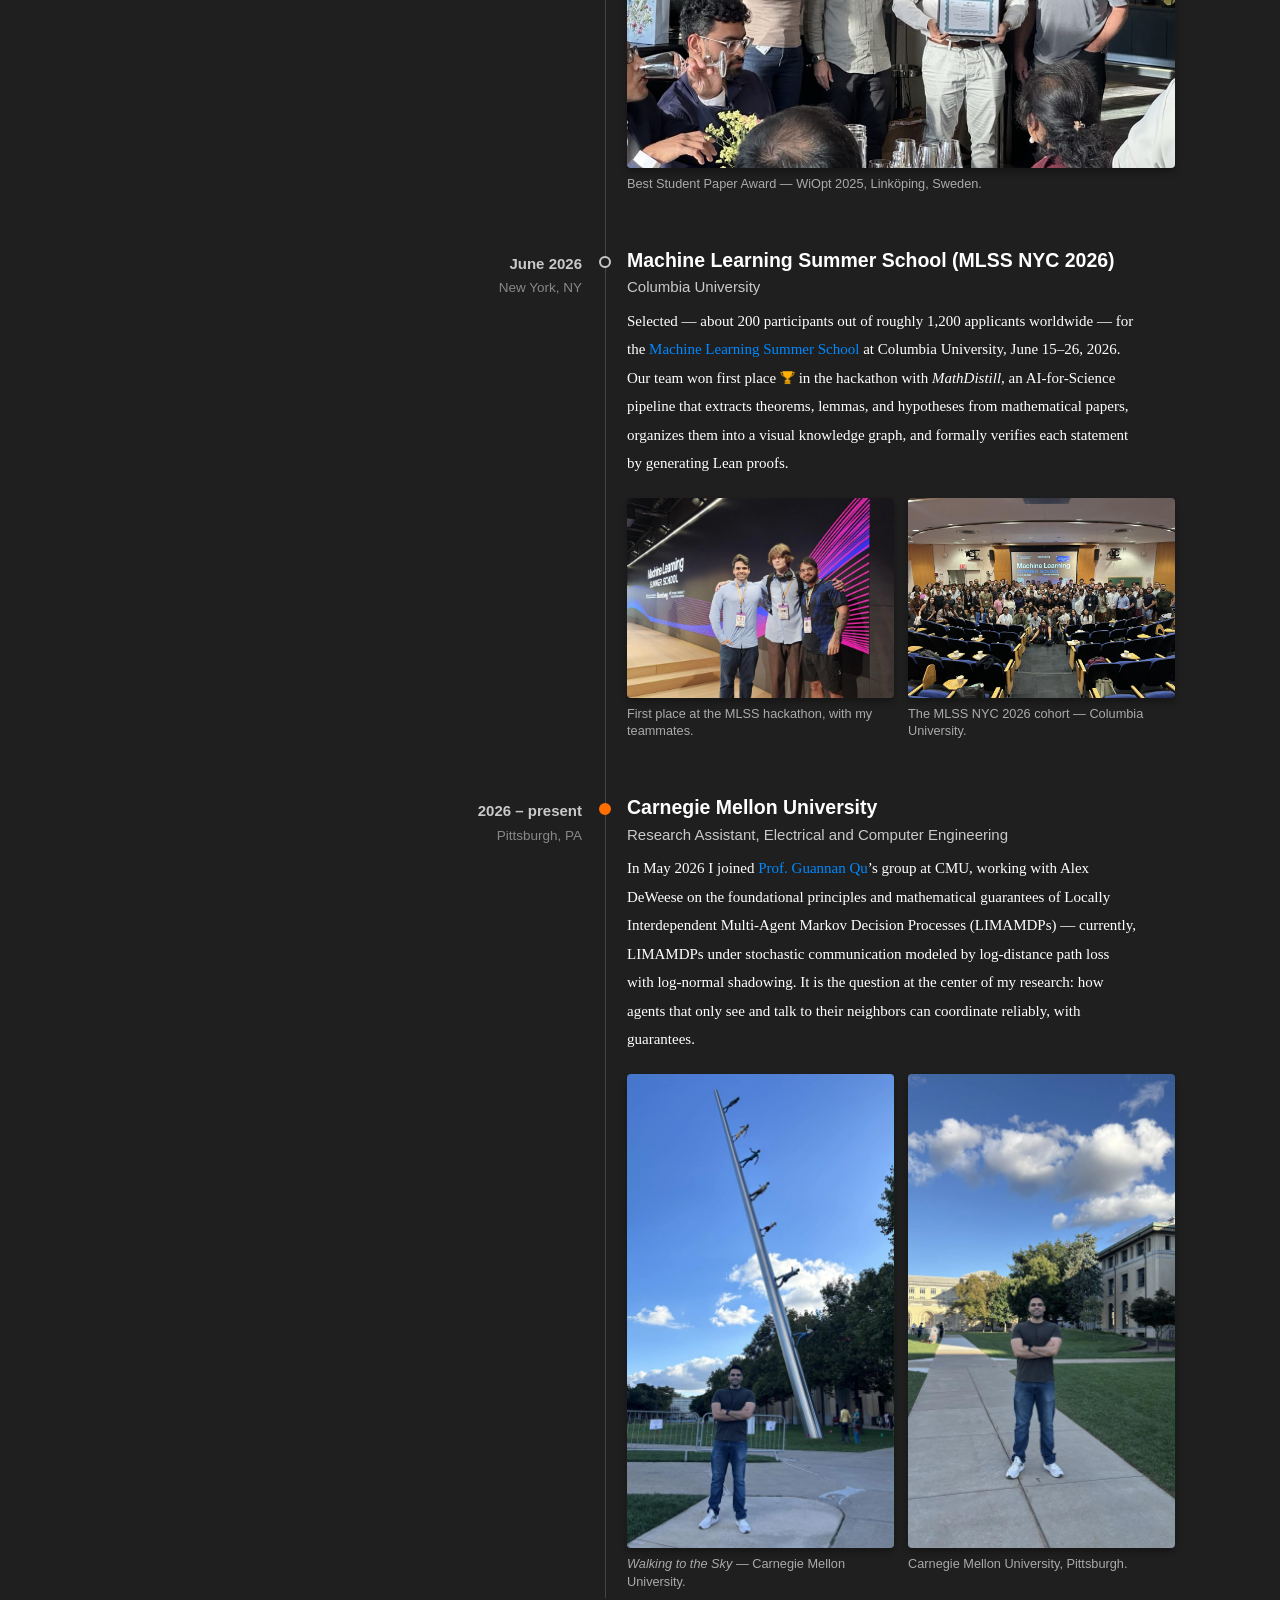
==== commit 3481b7e3: "Update journey.html" ====
--- a/journey.html
+++ b/journey.html
@@ -84,7 +84,7 @@
     <h1 class="posts-label">Journey</h1>
   </li>
   <li>
-    <p class="journey-intro"> Hi, visitor!</p> 
+    <p class="journey-intro"> Hi, visitor!          </p> 
     <p class="journey-intro"> I'm from Brazil, and I've been working hard to get into a top PhD program in ECE/CS. Here's a very short version of my journey so far.</p>
 
     <ol class="timeline">
@@ -124,7 +124,7 @@
           </div>
           <div class="photos two square">
             <figure class="face-up">
-              <a href="./Pedro Botelho_files/fab-cockpit.jpeg" target="_blank" rel="noopener"><img src="./Pedro Botelho_files/fab-cockpit.jpeg" alt="Pedro in a cockpit wearing a flight suit" style="width: 100%; object-fit: cover; transform: translateY(-20px);"></a>
+              <a href="./Pedro Botelho_files/fab-cockpit.jpeg" target="_blank" rel="noopener"><img src="./Pedro Botelho_files/fab-cockpit.jpeg" alt="Pedro in a cockpit wearing a flight suit" style="width: 100%; height: 100%; object-fit: cover; object-position: center 80%;"></a>
               <figcaption>Flying.</figcaption>
             </figure>
             <figure>
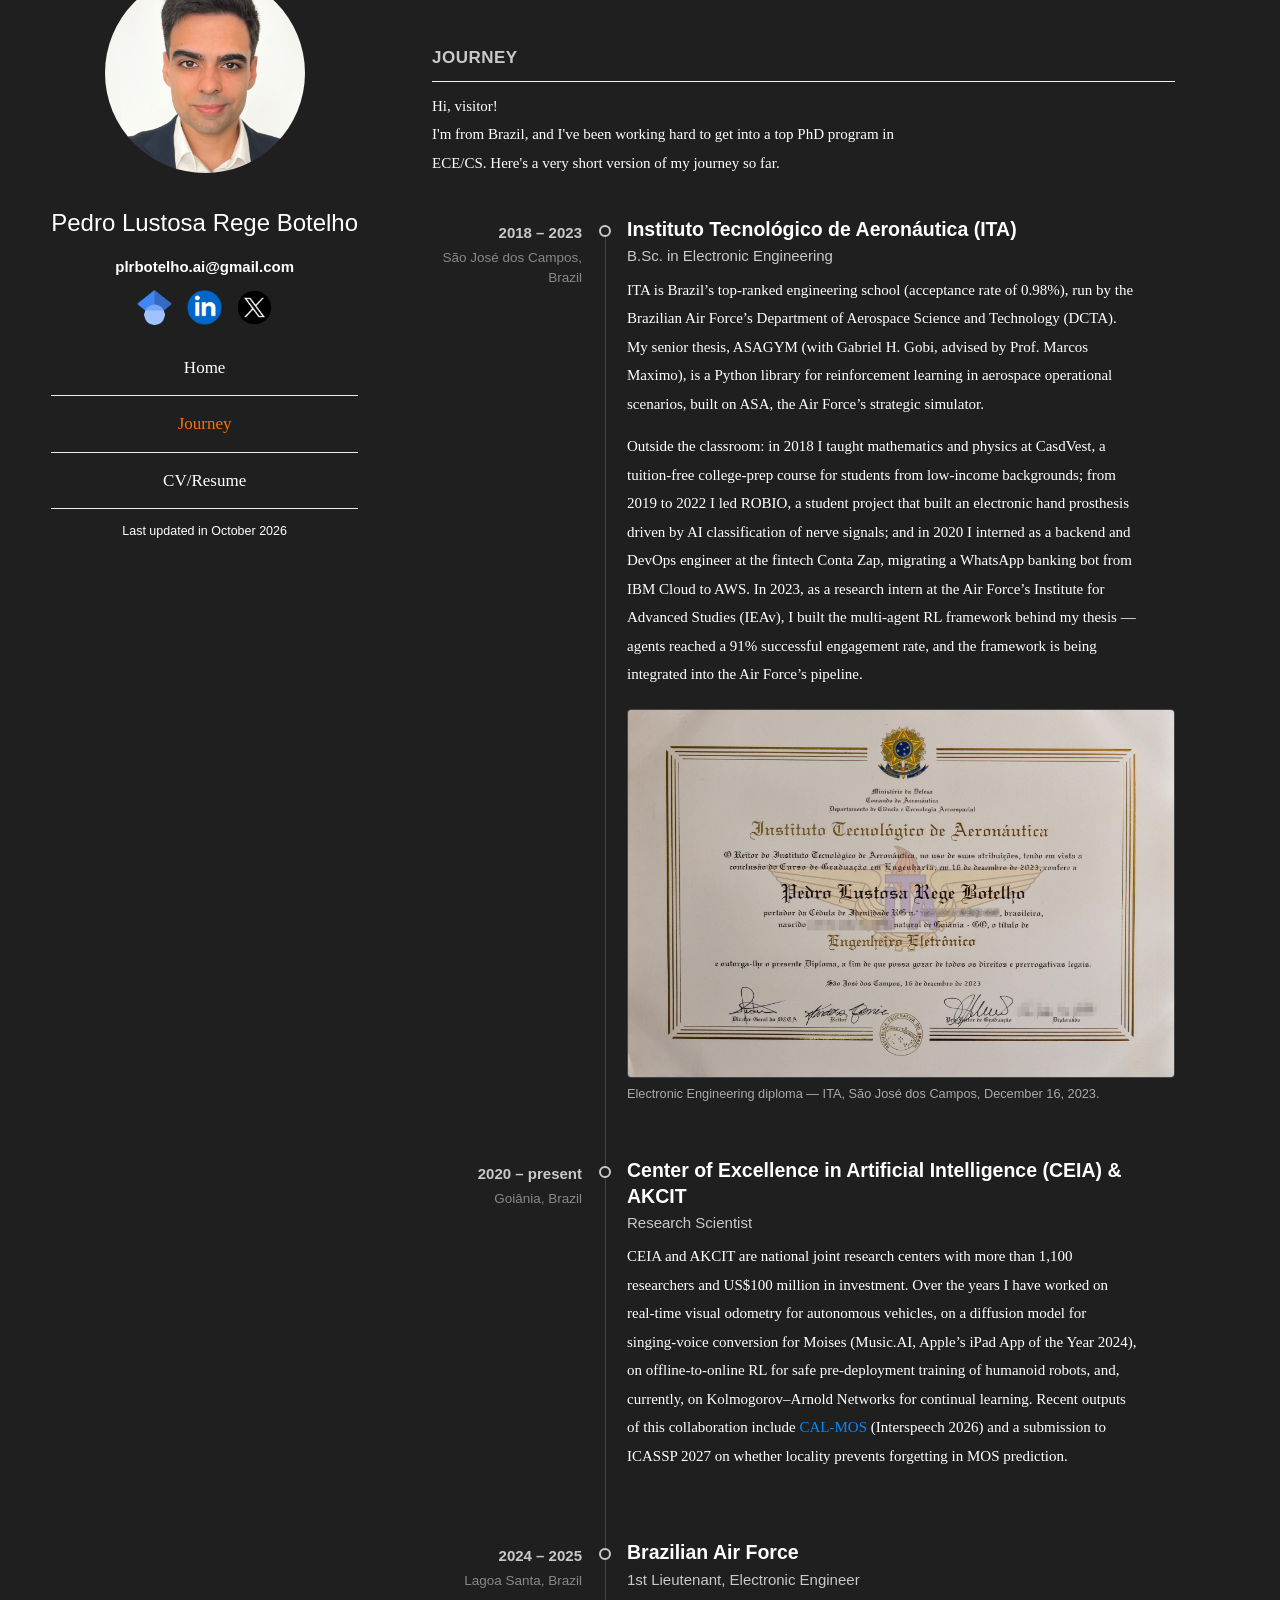
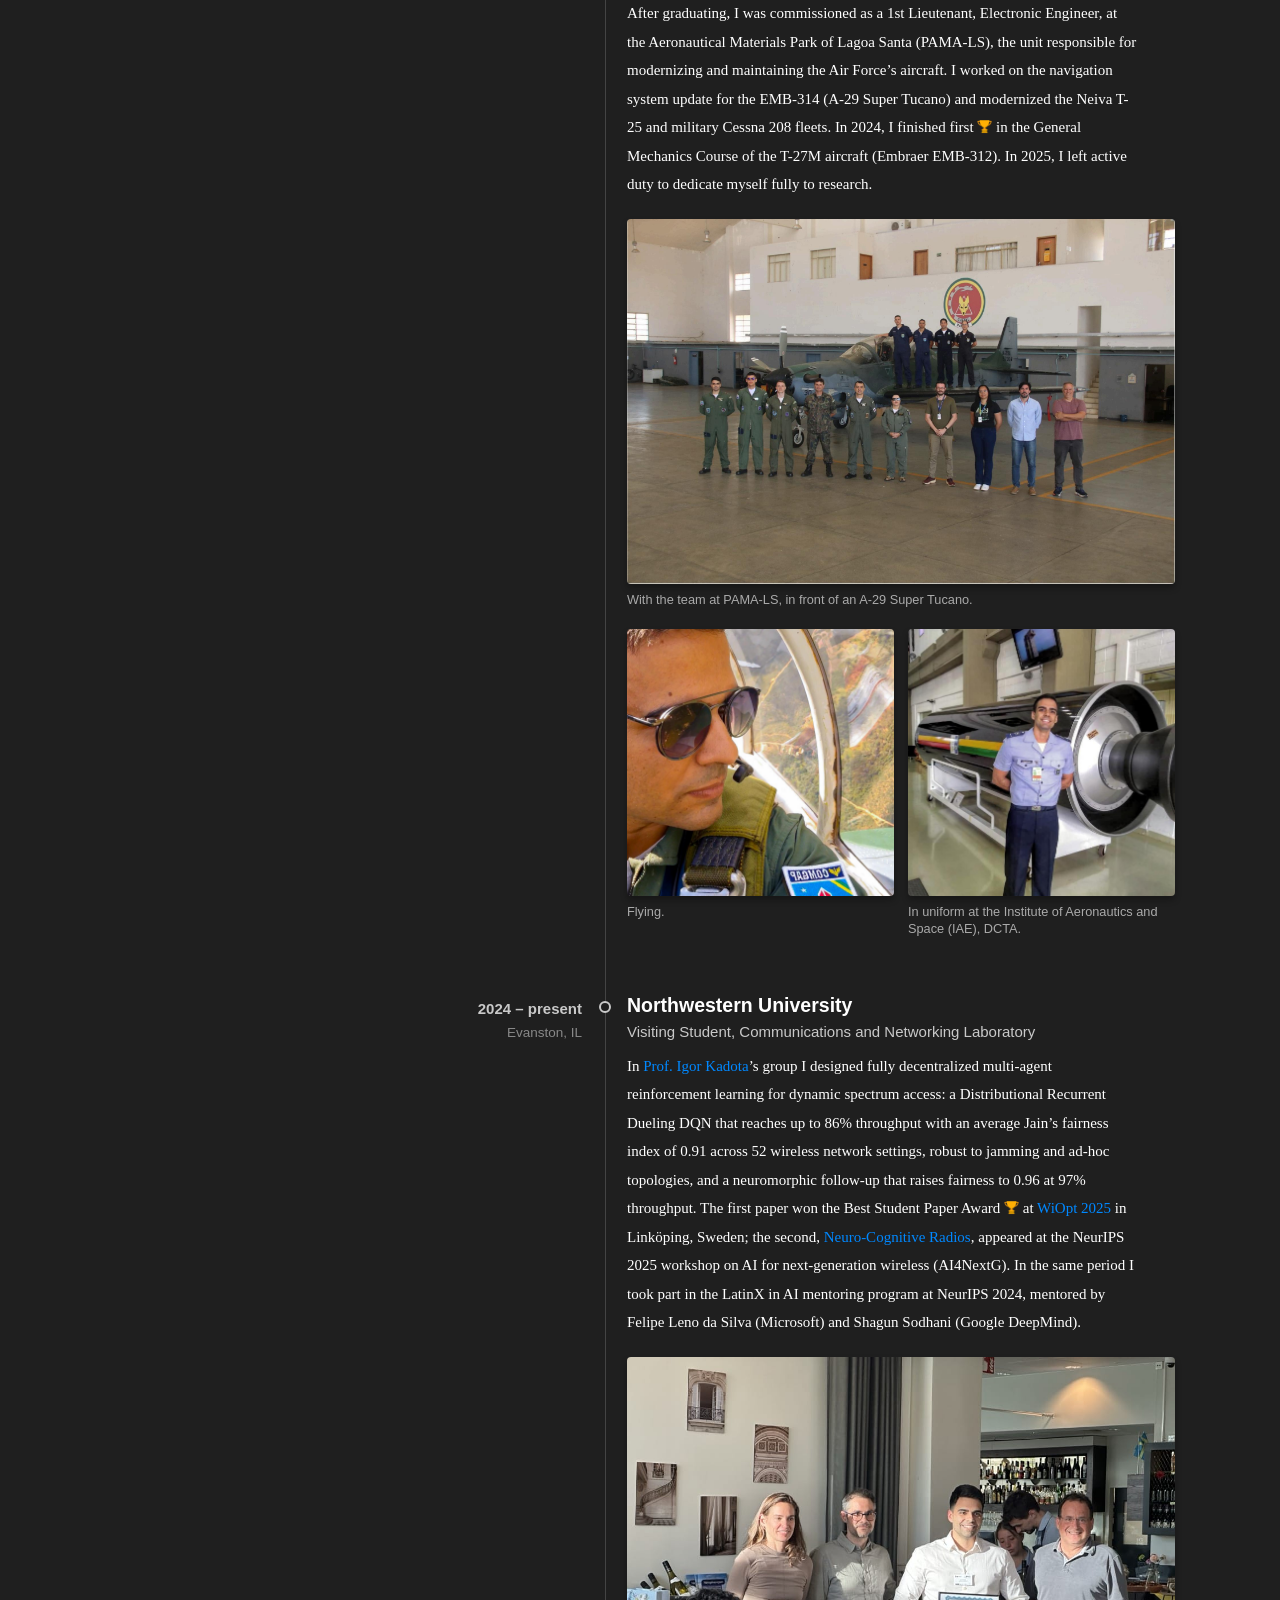
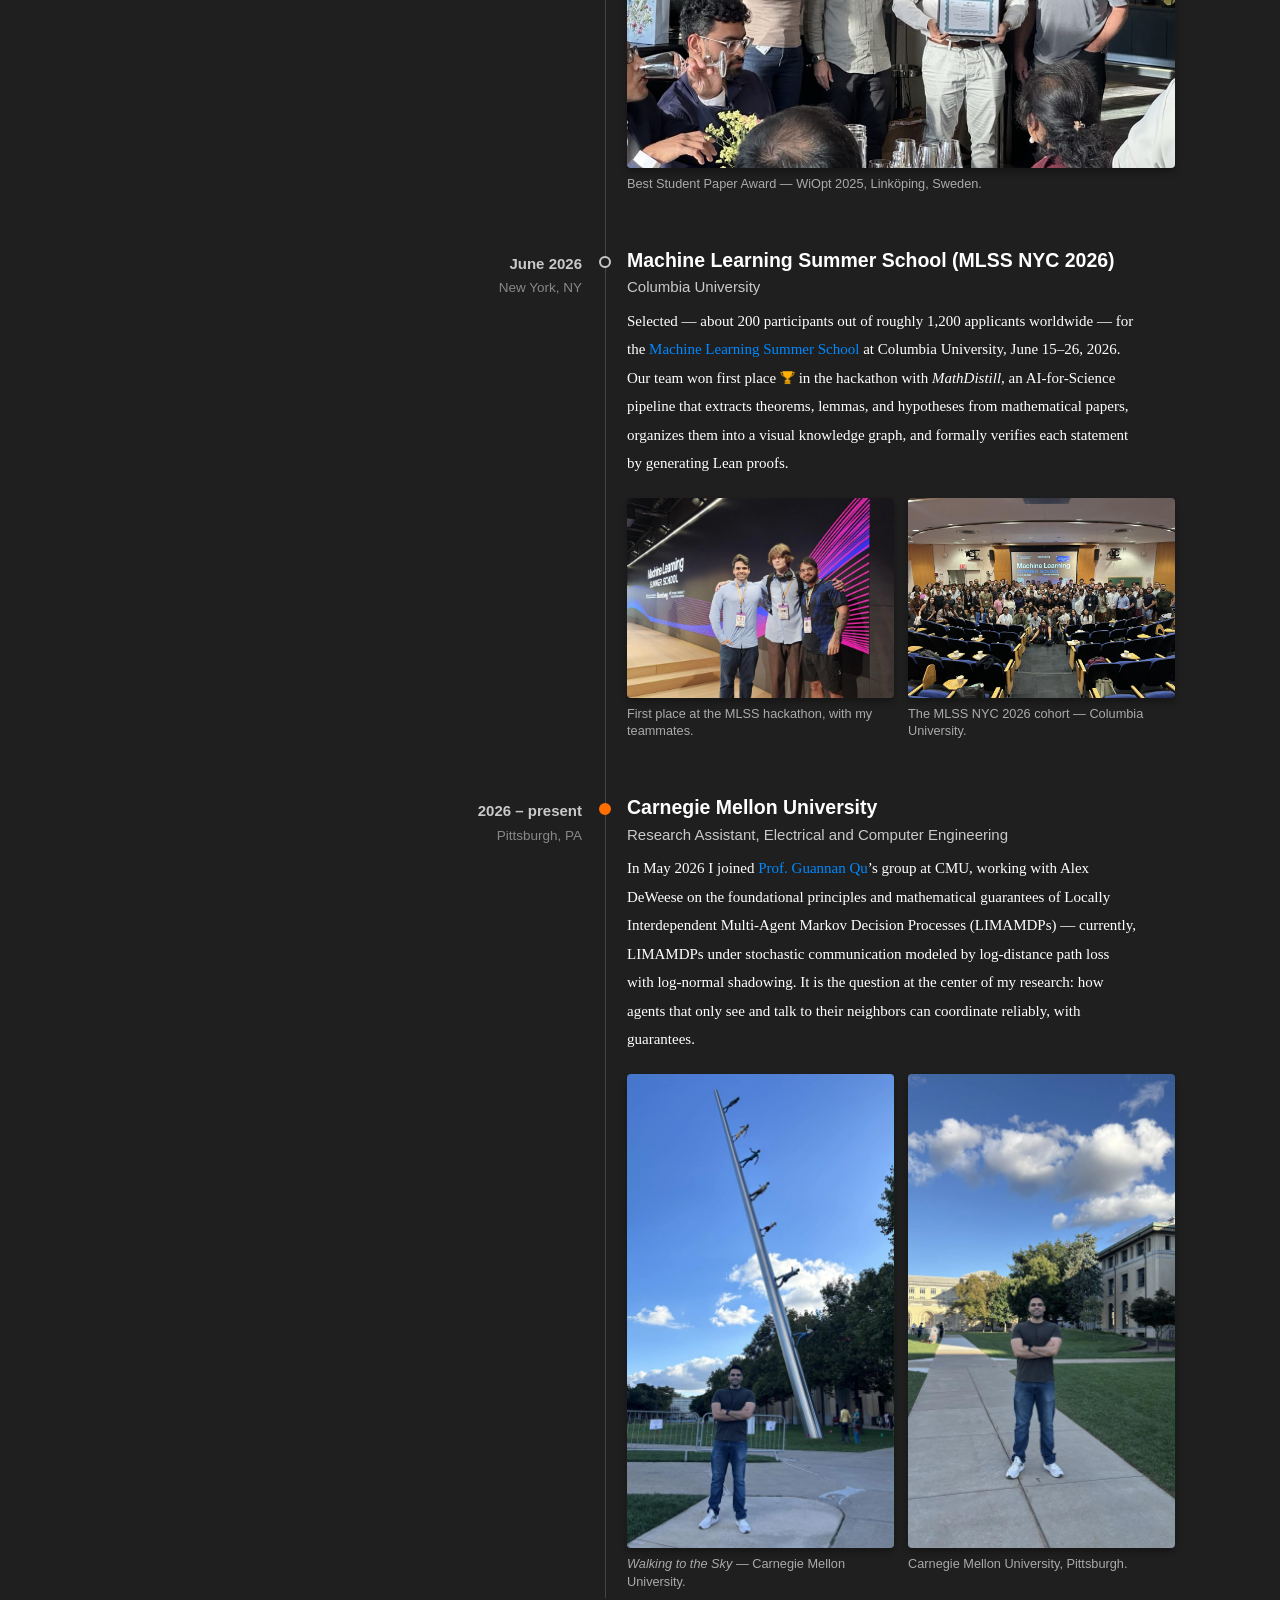
==== commit ceb77fcb: "Update journey.html" ====
--- a/journey.html
+++ b/journey.html
@@ -124,7 +124,7 @@
           </div>
           <div class="photos two square">
             <figure class="face-up">
-              <a href="./Pedro Botelho_files/fab-cockpit.jpeg" target="_blank" rel="noopener"><img src="./Pedro Botelho_files/fab-cockpit.jpeg" alt="Pedro in a cockpit wearing a flight suit" style="width: 100%; height: 100%; object-fit: cover; object-position: center 80%;"></a>
+              <a href="./Pedro Botelho_files/fab-cockpit.jpeg" target="_blank" rel="noopener"><img src="./Pedro Botelho_files/fab-cockpit.jpeg" alt="Pedro in a cockpit wearing a flight suit" style="width: 100%; height: 100%; object-fit: cover; object-position: center 70%;"></a>
               <figcaption>Flying.</figcaption>
             </figure>
             <figure>
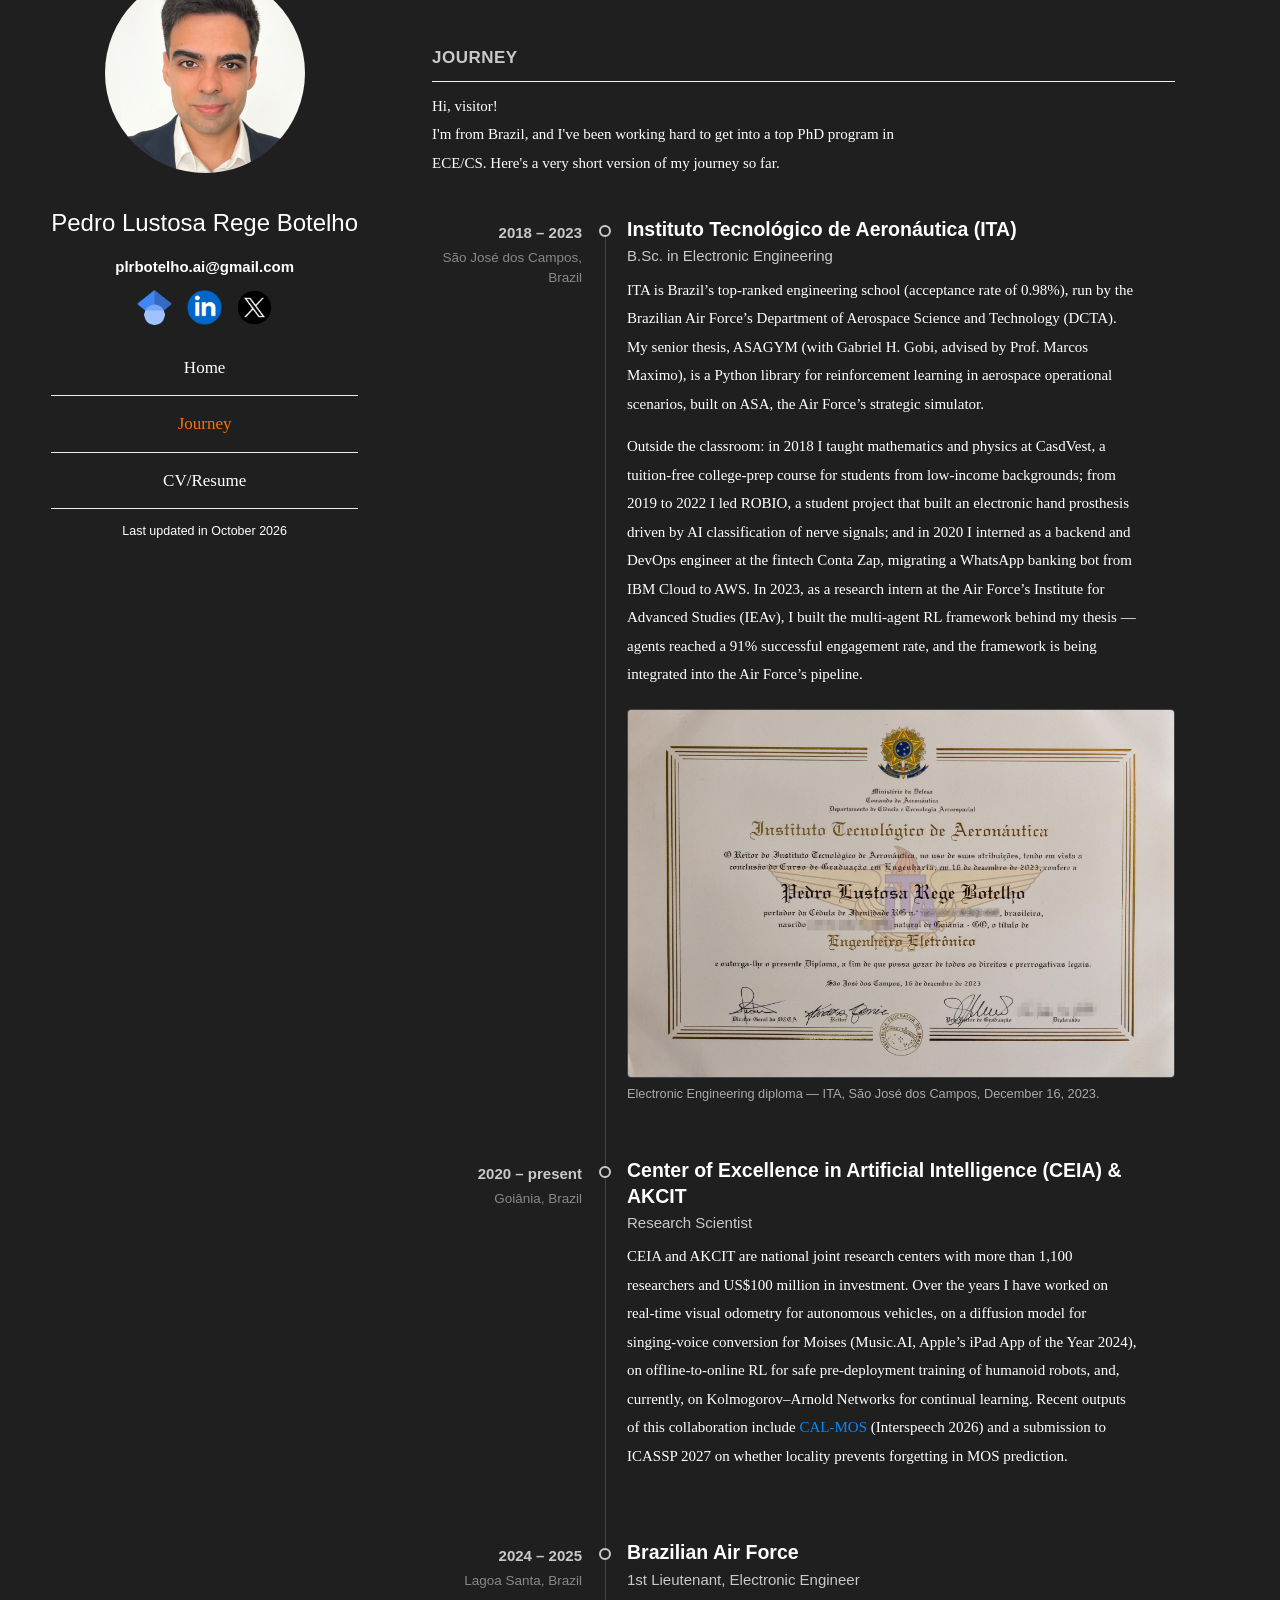
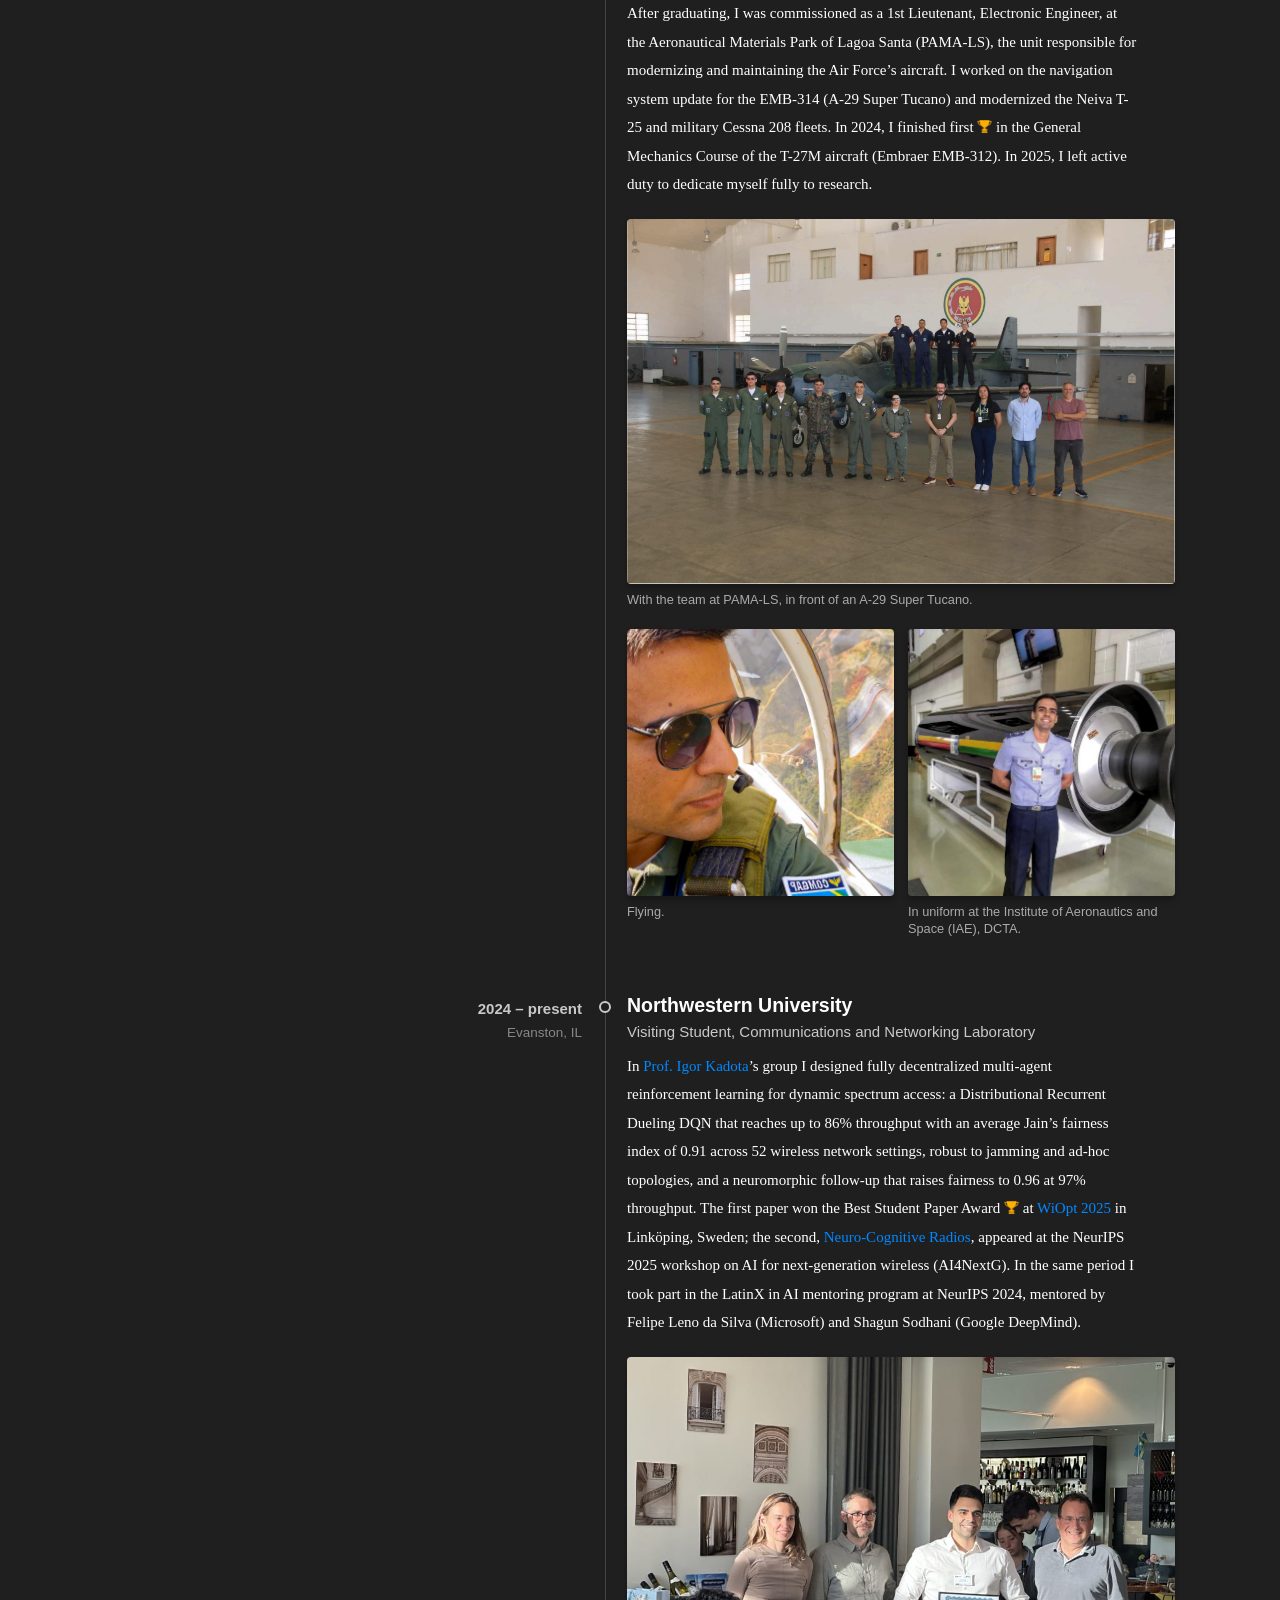
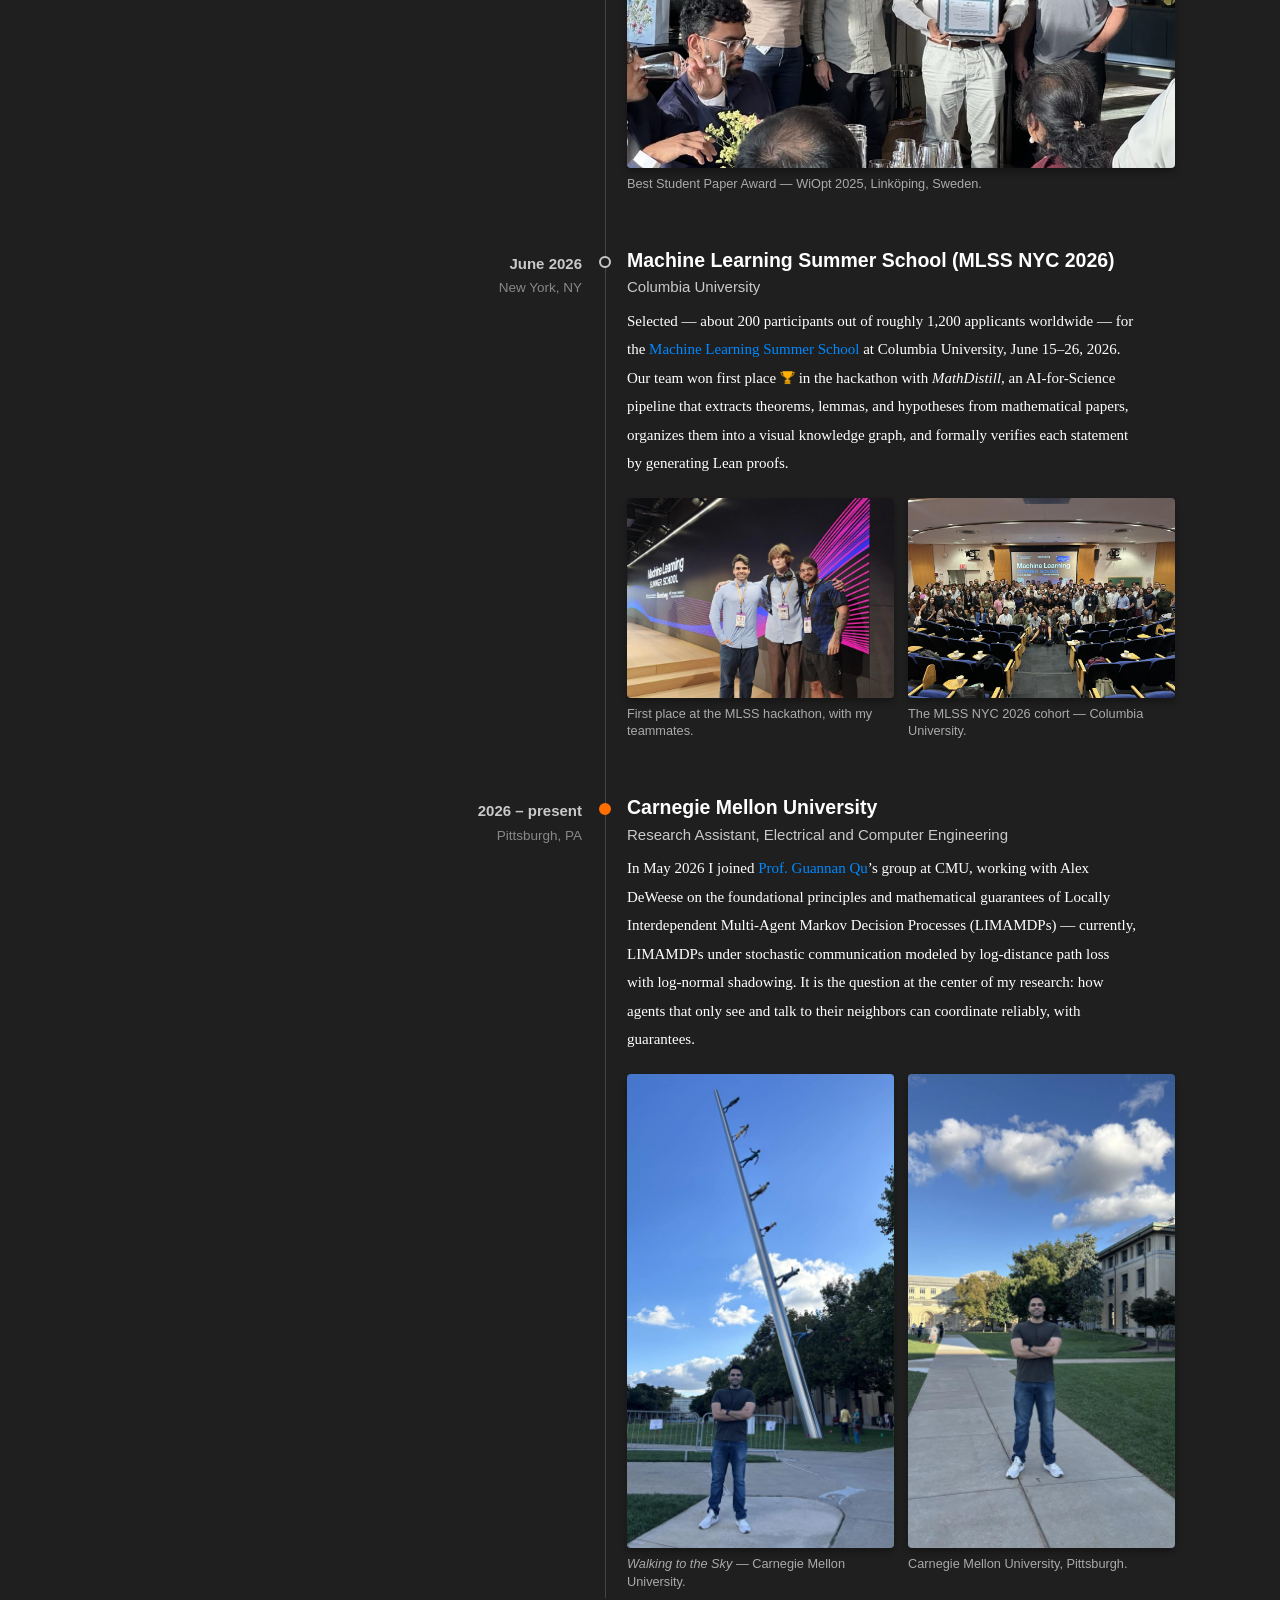
==== commit ac5a4fb8: "Update journey.html" ====
--- a/journey.html
+++ b/journey.html
@@ -124,7 +124,7 @@
           </div>
           <div class="photos two square">
             <figure class="face-up">
-              <a href="./Pedro Botelho_files/fab-cockpit.jpeg" target="_blank" rel="noopener"><img src="./Pedro Botelho_files/fab-cockpit.jpeg" alt="Pedro in a cockpit wearing a flight suit" style="width: 100%; height: 100%; object-fit: cover; object-position: center 70%;"></a>
+              <a href="./Pedro Botelho_files/fab-cockpit.jpeg" target="_blank" rel="noopener"><img src="./Pedro Botelho_files/fab-cockpit.jpeg" alt="Pedro in a cockpit wearing a flight suit" style="width: 100%; height: 100%; object-fit: cover; object-position: center 65%;"></a>
               <figcaption>Flying.</figcaption>
             </figure>
             <figure>
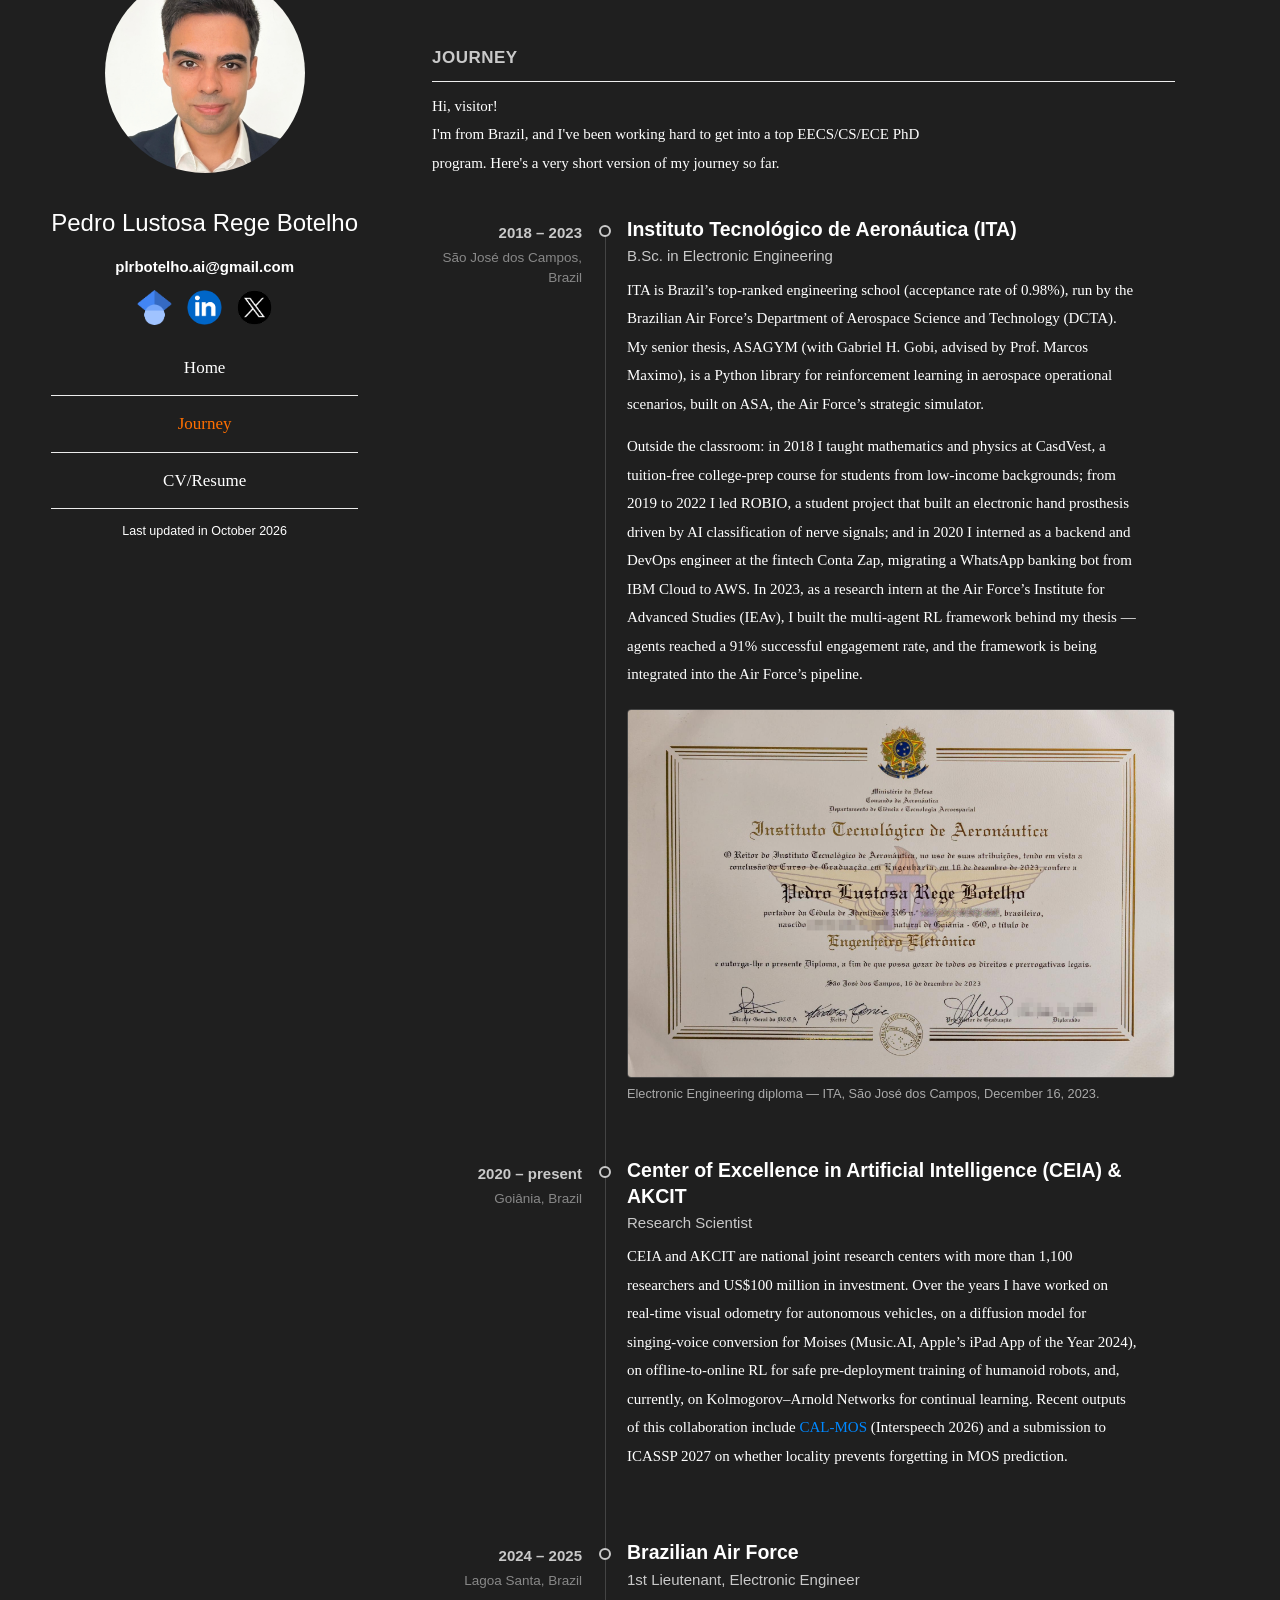
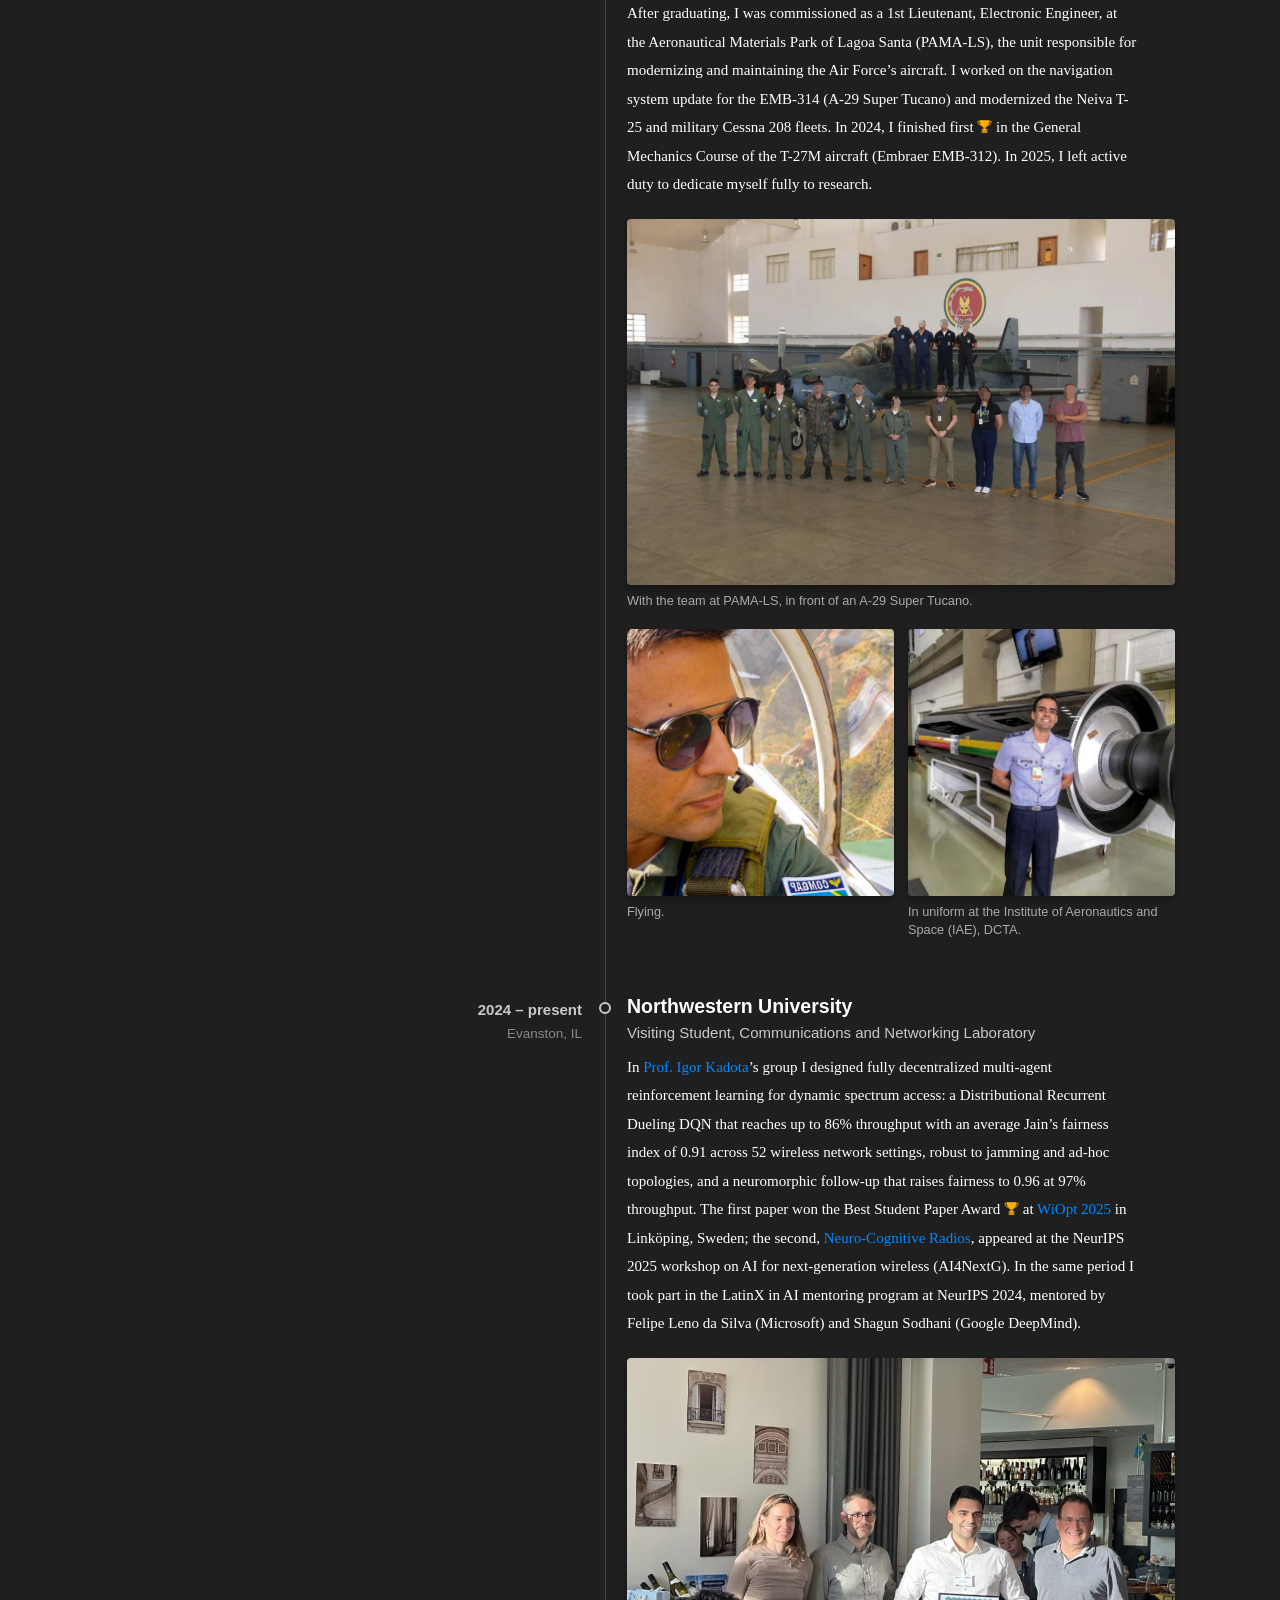
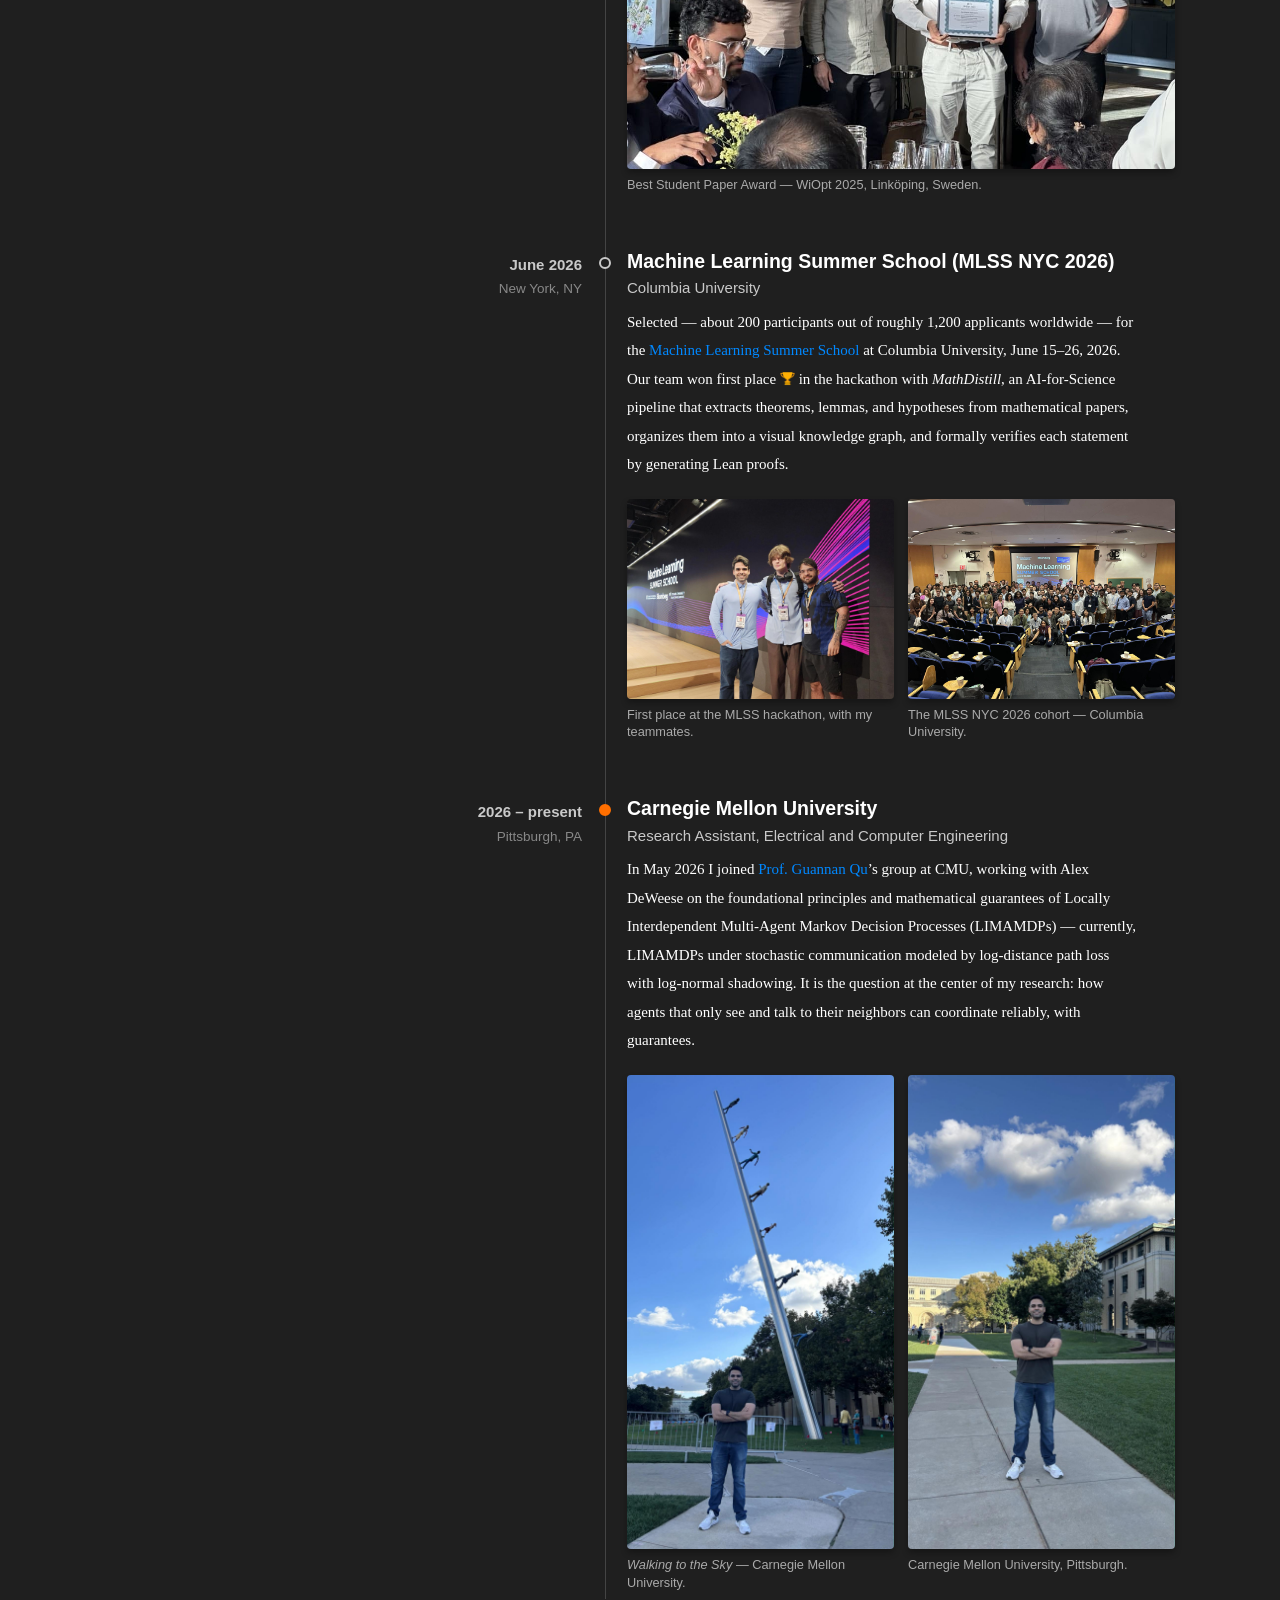
==== commit b8fde495: "Update journey.html" ====
--- a/journey.html
+++ b/journey.html
@@ -85,7 +85,7 @@
   </li>
   <li>
     <p class="journey-intro"> Hi, visitor!          </p> 
-    <p class="journey-intro"> I'm from Brazil, and I've been working hard to get into a top PhD program in ECE/CS. Here's a very short version of my journey so far.</p>
+    <p class="journey-intro"> I'm from Brazil, and I've been working hard to get into a top EECS/CS/ECE PhD program. Here's a very short version of my journey so far.</p>
 
     <ol class="timeline">
       <li class="chapter">
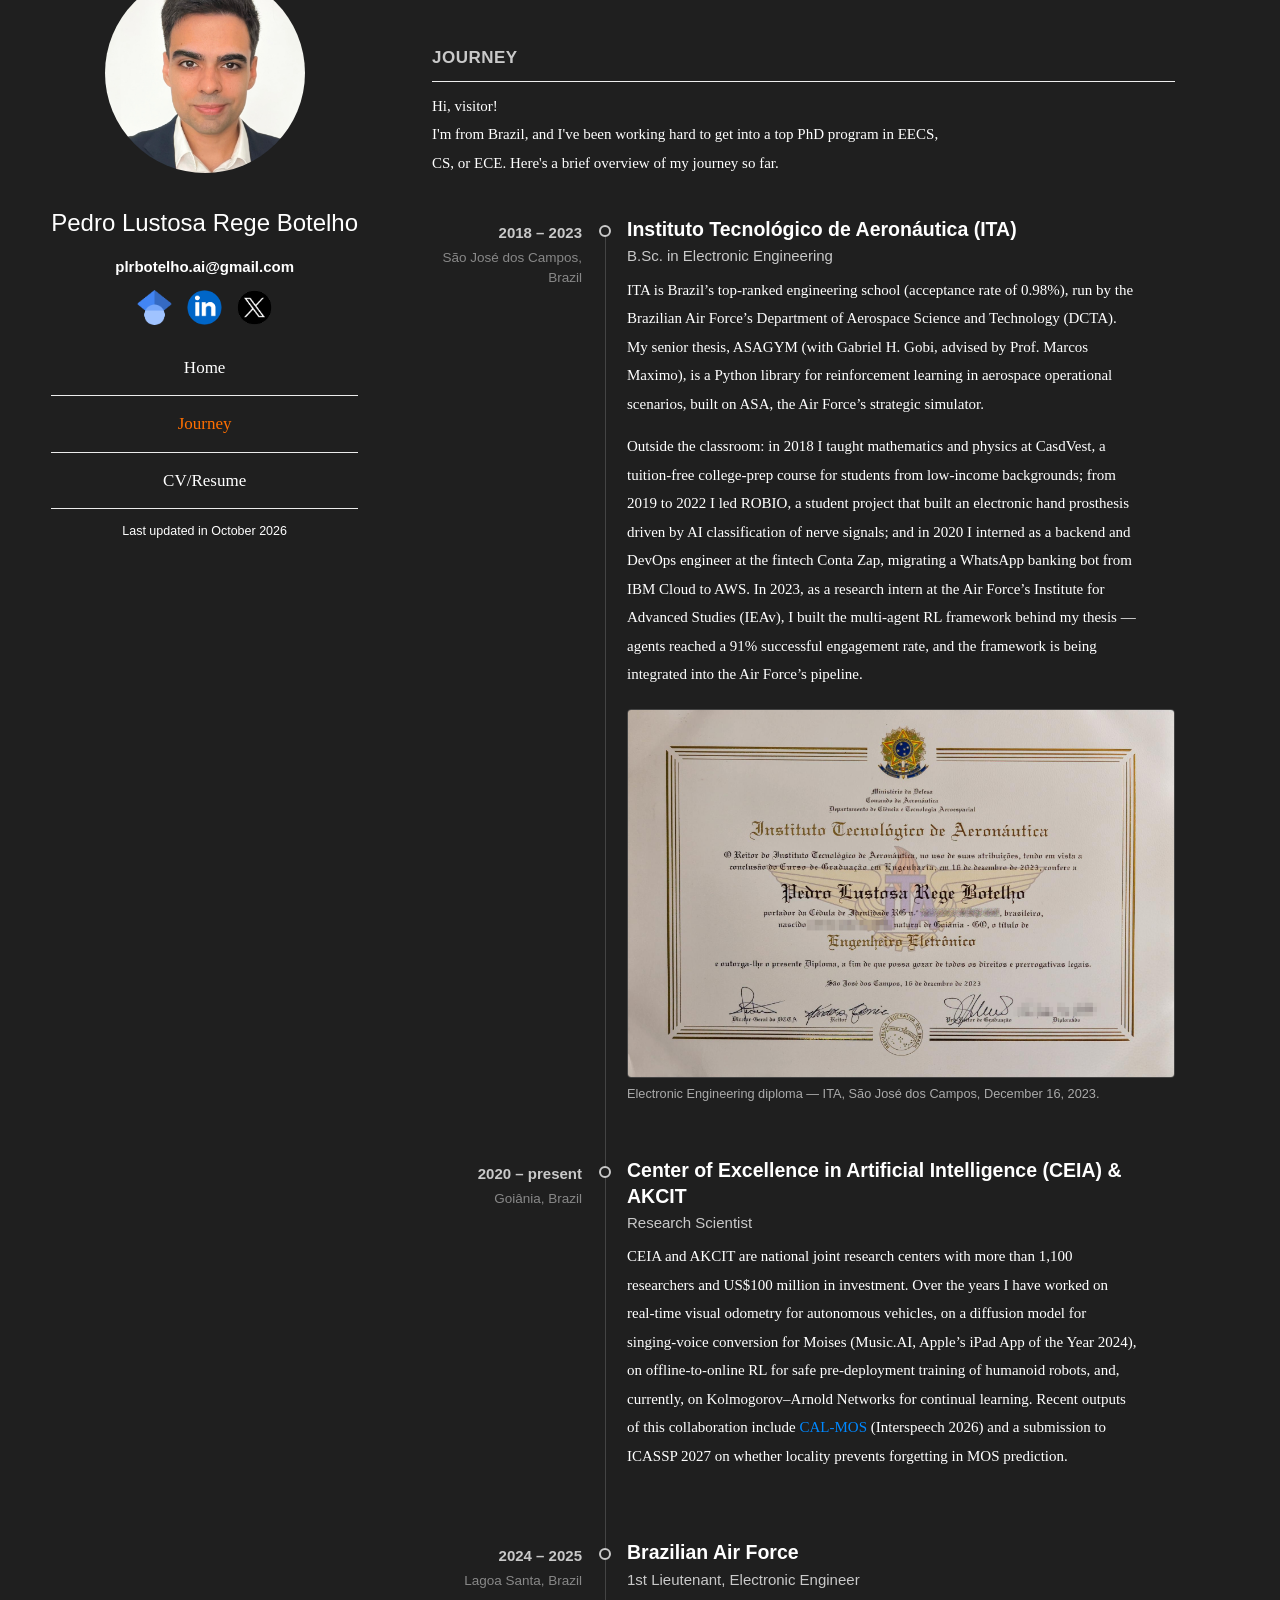
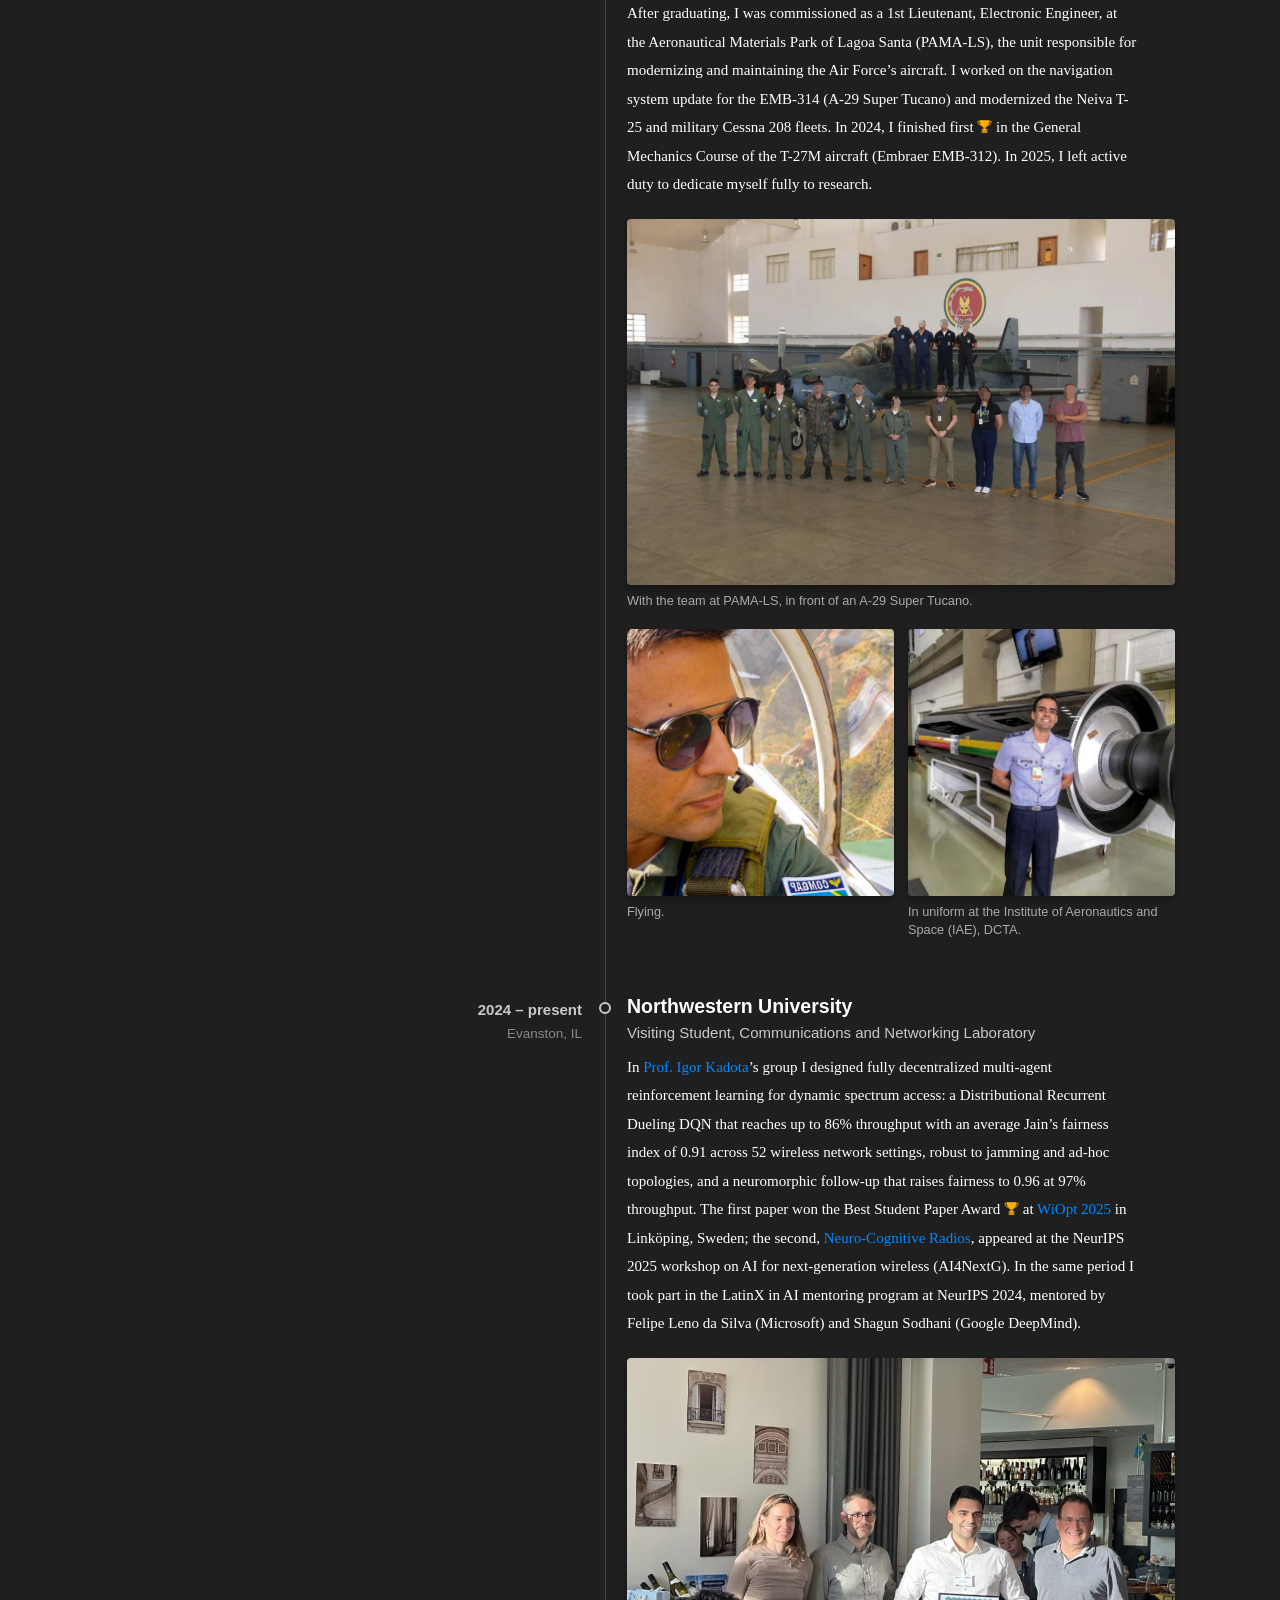
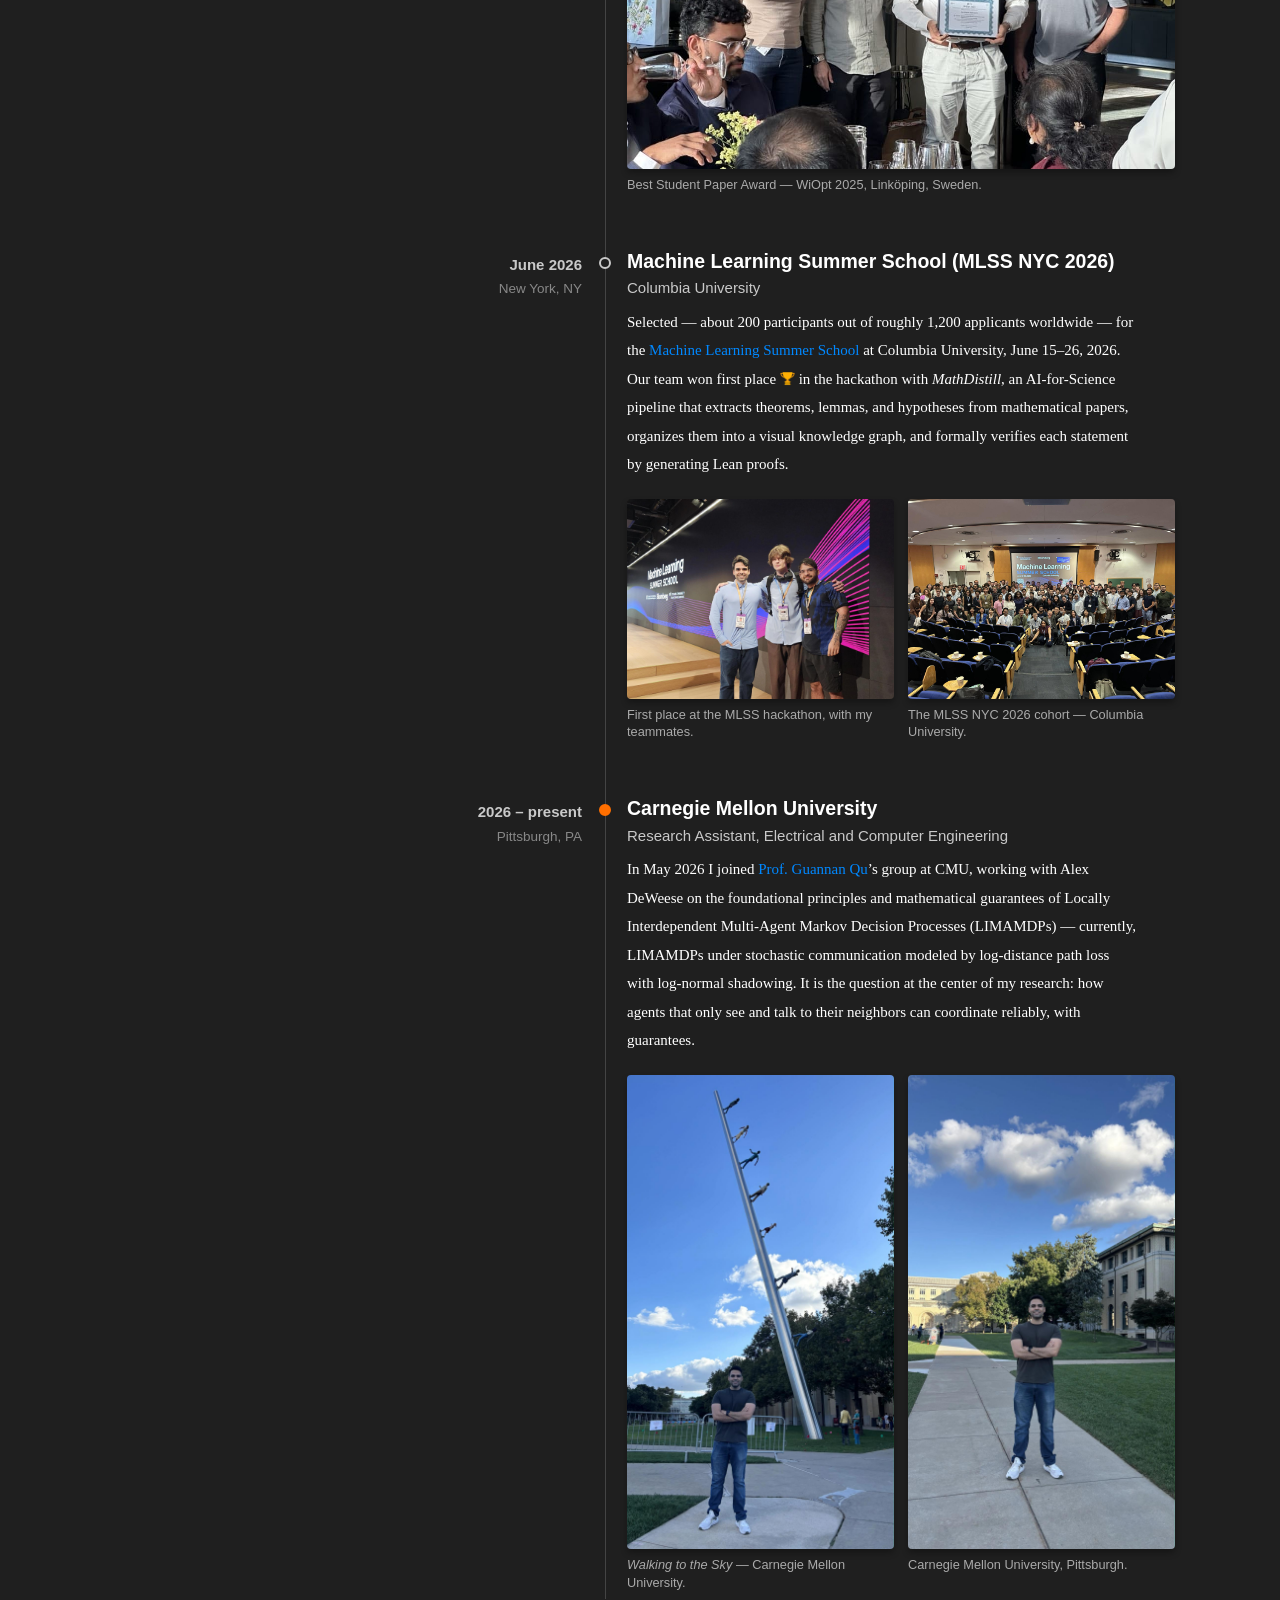
==== commit f680e09e: "Update journey.html" ====
--- a/journey.html
+++ b/journey.html
@@ -85,7 +85,7 @@
   </li>
   <li>
     <p class="journey-intro"> Hi, visitor!          </p> 
-    <p class="journey-intro"> I'm from Brazil, and I've been working hard to get into a top EECS/CS/ECE PhD program. Here's a very short version of my journey so far.</p>
+    <p class="journey-intro"> I'm from Brazil, and I've been working hard to get into a top PhD program in EECS, CS, or ECE. Here's a brief overview of my journey so far.</p>
 
     <ol class="timeline">
       <li class="chapter">
